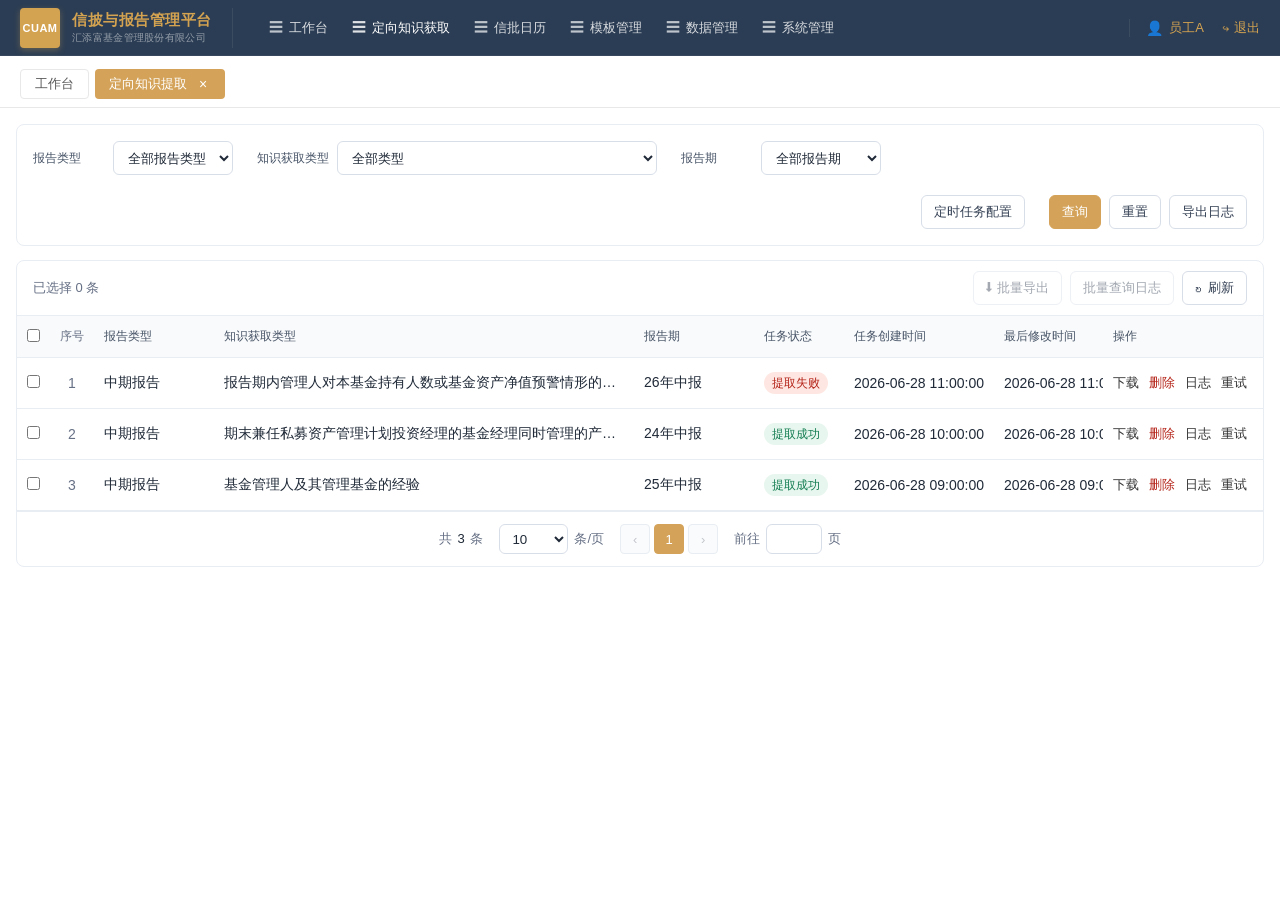
==== index.html @ a7765687 "feat: 重构待办功能为定向知识获取应用，更新文档与资源文件" ====
<!DOCTYPE html>
<html lang="zh-CN">
<head>
  <meta charset="UTF-8">
  <meta name="viewport" content="width=device-width, initial-scale=1.0">
  <title>信披-定向知识获取</title>
  <link rel="stylesheet" href="./css/component.css">
  <link rel="stylesheet" href="./css/style.css">
</head>
<body>

  <!-- ============================================================
       A. 顶部导航
       ============================================================ -->
  <header class="top-nav-bar">
    <nav class="top-nav">
      <div class="nav-logo">
        <div class="nav-logo-icon">CUAM</div>
        <div class="nav-logo-text">
          <span class="main-title">信披与报告管理平台</span>
          <span class="sub-title">汇添富基金管理股份有限公司</span>
        </div>
      </div>

      <ul class="nav-menu">
        <li class="nav-menu-item">
          <span class="menu-icon">☰</span>工作台
        </li>
        <li class="nav-menu-item active">
          <span class="menu-icon">☰</span>定向知识获取
        </li>
        <li class="nav-menu-item">
          <span class="menu-icon">☰</span>信批日历
        </li>
        <li class="nav-menu-item">
          <span class="menu-icon">☰</span>模板管理
        </li>
        <li class="nav-menu-item">
          <span class="menu-icon">☰</span>数据管理
        </li>
        <li class="nav-menu-item">
          <span class="menu-icon">☰</span>系统管理
        </li>
      </ul>

      <div class="nav-actions">
        <div class="user-info">
          <span class="user-icon">👤</span>
          员工A
        </div>
        <div class="action-btn">
          <span class="action-icon">↪</span>
          退出
        </div>
      </div>
    </nav>
  </header>

  <!-- ============================================================
       B. 系统标签栏
       ============================================================ -->
  <div class="system-tabs-bar" id="tabBar">
    <div class="breadcrumb-trail" aria-label="位置">工作台</div>
    <div class="dynamic-tab-item active" data-tab="extract">
      <span class="tab-title">定向知识提取</span>
      <span class="tab-close-icon" title="关闭标签" role="button" aria-label="关闭">×</span>
    </div>
  </div>

  <!-- ============================================================
       C. 业务主体
       ============================================================ -->
  <main class="page-body">

    <!-- C.1 筛选区 + 正在执行任务面板 -->
    <div class="filter-section">
      <!-- 正在执行任务面板 -->
      <aside class="task-panel" id="taskPanel" aria-live="polite">
        <div class="task-panel-header">
          <span class="task-panel-dot"></span>
          <span class="task-panel-title">正在执行任务</span>
        </div>
        <div class="task-panel-body">
          <div class="task-panel-main">
            <div class="task-panel-info">
              <div class="task-panel-row">
                <span class="task-panel-label">报告类型</span>
                <span class="task-panel-value" id="taskReportType">--</span>
              </div>
              <div class="task-panel-row">
                <span class="task-panel-label">知识获取类型</span>
                <span class="task-panel-value">AI信息提取</span>
              </div>
              <div class="task-panel-row">
                <span class="task-panel-label">报告期</span>
                <span class="task-panel-value" id="taskReportPeriod">--</span>
              </div>
            </div>
            <div class="task-panel-progress">
              <div class="task-panel-progress-meta">
                <span>公告 <strong id="taskProcessed">0</strong> / <span id="taskTotal">0</span></span>
                <span class="task-panel-percent" id="taskPercent">0%</span>
              </div>
              <div class="task-panel-progress-bar">
                <div class="task-panel-progress-fill" id="taskProgressFill"></div>
              </div>
              <div class="task-panel-progress-meta">
                <span>已用 <span id="taskElapsed">0分00秒</span></span>
                <span>剩余 <span id="taskRemaining">计算中</span></span>
              </div>
            </div>
            <div class="task-panel-queue">
              排队：<strong id="taskQueueCount">2</strong>
            </div>
          </div>
          <div class="task-panel-actions">
            <button class="btn" id="taskDetailBtn">查看详情</button>
            <button class="btn" id="taskCancelBtn">取消任务</button>
          </div>
        </div>
      </aside>

      <section class="panel filters">
        <div class="filter-grid filter-grid--simple">
          <div class="field">
            <label for="reportType">报告类型</label>
            <select id="reportType" class="control filter-select">
              <option value="">全部报告类型</option>
              <option value="quarterly">季度报告</option>
              <option value="semiAnnual">中期报告</option>
              <option value="annual">年度报告</option>
            </select>
          </div>
          <div class="field knowledge-type-field">
            <label for="knowledgeType">知识获取类型</label>
            <select id="knowledgeType" class="control filter-select filter-select--wide">
              <option value="">全部类型</option>
              <option value="1">基金管理人及其管理基金的经验</option>
              <option value="2">期末兼任私募资产管理计划投资经理的基金经理同时管理的产品情况</option>
              <option value="3">报告期内管理人对本基金持有人数或基金资产净值预警情形的说明</option>
              <option value="4">盈利投资者数量占比</option>
              <option value="5">基金管理人、基金托管人的专门基金托管部门的重大人事变动</option>
              <option value="6">涉及基金管理人、基金财产、基金托管业务的诉讼</option>
              <option value="7">管理人受调查或处罚等情况</option>
              <option value="8">管理人相关从业人员受调查或处罚等情况</option>
              <option value="9">托管人受调查或处罚等情况</option>
              <option value="10">托管人相关从业人员受调查或处罚等情况</option>
            </select>
          </div>
          <div class="field report-period-field">
            <label for="reportPeriod">报告期</label>
            <select id="reportPeriod" class="control filter-select">
              <option value="">全部报告期</option>
            </select>
          </div>
          <div class="btn-row">
            <button class="btn schedule-btn" id="scheduleBtn">定时任务配置</button>
            <button class="btn primary" id="searchBtn">查询</button>
            <button class="btn" id="resetBtn">重置</button>
            <button class="btn" id="exportLogBtn">导出日志</button>
          </div>
        </div>
      </section>
    </div>

    <!-- C.2 列表区 -->
    <section class="panel">
      <div class="table-toolbar">
        <div class="selection-info" id="selectionInfo">已选择 0 条</div>
        <div class="btn-row">
          <button class="btn" id="batchExportBtn" disabled>⬇ 批量导出</button>
          <button class="btn" id="batchLogBtn" disabled>批量查询日志</button>
          <button class="btn btn-refresh" id="refreshBtn" title="刷新列表"><span class="refresh-icon">↻</span> 刷新</button>
        </div>
      </div>

      <div class="table-wrap">
        <table>
          <thead>
            <tr>
              <th class="check-col"><input id="checkAll" aria-label="全选" type="checkbox"></th>
              <th class="col-index">序号</th>
              <th class="type-col">报告类型</th>
              <th class="knowledge-col">知识获取类型</th>
              <th class="period-col">报告期</th>
              <th class="status-col">任务状态</th>
              <th class="time-col">任务创建时间</th>
              <th class="time-col">最后修改时间</th>
              <th class="operator-col">操作人</th>
              <th class="sticky-right">操作</th>
            </tr>
          </thead>
          <tbody id="resultRows">
            <!-- 由 js/app.js 根据 js/data.js 动态渲染 -->
          </tbody>
        </table>
        <div class="empty" id="emptyState" hidden>暂无符合条件的提取结果</div>
      </div>

      <!-- 分页组件 -->
      <div class="pagination-container" id="pagination">
        <div class="pagination-info">
          共 <span class="pagination-total" id="paginationTotal">1</span> 条
        </div>

        <div class="pagination-size">
          <select class="control pagination-size-select" id="pageSizeSelect">
            <option value="5">5</option>
            <option value="10" selected>10</option>
            <option value="20">20</option>
            <option value="50">50</option>
          </select>
          <span class="pagination-size-suffix">条/页</span>
        </div>

        <div class="pagination-nav" id="paginationNav">
          <button class="page-btn page-btn-prev" data-page="prev" title="上一页" disabled>‹</button>
          <button class="page-btn active" data-page="1">1</button>
          <button class="page-btn page-btn-next" data-page="next" title="下一页" disabled>›</button>
        </div>

        <div class="pagination-jump">
          前往
          <input type="number" class="control pagination-jump-input" id="jumpInput" min="1">
          页
        </div>
      </div>
    </section>

  </main>

  <!-- ============================================================
       D. Modal / Toast 浮层
       ============================================================ -->
  <div class="modal-mask" id="confirmMask">
    <div aria-modal="true" aria-labelledby="confirmTitle" class="modal" role="dialog">
      <h2 id="confirmTitle">确认删除</h2>
      <p id="confirmText">确定要删除选中的记录吗？</p>
      <div class="modal-actions">
        <button class="btn" id="cancelConfirm">取消</button>
        <button class="btn danger" id="okConfirm">确认删除</button>
      </div>
    </div>
  </div>

  <div class="modal-mask" id="logModalMask">
    <div aria-modal="true" aria-labelledby="logModalTitle" class="modal log-modal" role="dialog">
      <div class="log-modal-header">
        <h2 id="logModalTitle">操作日志</h2>
        <button class="btn icon-btn" id="closeLogModalX" title="关闭">×</button>
      </div>
      <div class="log-modal-body">
        <table class="log-modal-table">
          <thead>
            <tr>
              <th>操作时间</th>
              <th>操作人</th>
              <th>操作类型</th>
              <th>任务状态</th>
            </tr>
          </thead>
          <tbody id="logModalBody"></tbody>
        </table>
      </div>
      <div class="log-modal-footer">
        <button class="btn" id="closeLogModalBtn">关闭</button>
      </div>
    </div>
  </div>

  <div class="modal-mask" id="batchLogModalMask">
    <div aria-modal="true" aria-labelledby="batchLogModalTitle" class="modal batch-log-modal" role="dialog">
      <div class="log-modal-header">
        <h2 id="batchLogModalTitle">批量查询日志</h2>
        <button class="btn icon-btn" id="closeBatchLogModalX" title="关闭">×</button>
      </div>
      <div class="log-modal-body">
        <table class="log-modal-table batch-log-table">
          <thead>
            <tr>
              <th>序号</th>
              <th>报告类型</th>
              <th>知识获取类型</th>
              <th>报告期</th>
              <th>操作人</th>
              <th>操作时间</th>
              <th>操作类型</th>
            </tr>
          </thead>
          <tbody id="batchLogModalBody"></tbody>
        </table>
      </div>
      <div class="log-modal-footer">
        <button class="btn" id="closeBatchLogModalBtn">关闭</button>
      </div>
    </div>
  </div>

  <div class="modal-mask" id="scheduleModalMask">
    <div aria-modal="true" aria-labelledby="scheduleModalTitle" class="modal schedule-modal" role="dialog">
      <div class="log-modal-header">
        <h2 id="scheduleModalTitle">定时任务配置</h2>
        <button class="btn icon-btn" id="closeScheduleModalX" title="关闭">×</button>
      </div>
      <div class="log-modal-body">
        <table class="log-modal-table schedule-table">
          <thead>
            <tr>
              <th>报告类型</th>
              <th>报告期</th>
              <th>是否执行</th>
              <th>执行时间</th>
            </tr>
          </thead>
          <tbody id="scheduleModalBody"></tbody>
        </table>
      </div>
      <div class="log-modal-footer">
        <button class="btn" id="cancelScheduleBtn">取消</button>
        <button class="btn primary" id="saveScheduleBtn">保存</button>
      </div>
    </div>
  </div>

  <div class="toast" id="toast"></div>

  <script src="./js/data.js"></script>
  <script src="./js/app.js"></script>
</body>
</html>
---- css/component.css ----
/* ============================================================
   公共组件样式 (component.css)
   包含：CSS Reset、变量、顶栏、系统标签栏、按钮、表单控件、
         Tag、分页、弹窗/Toast、日志抽屉、日期范围选择器
   ============================================================ */

/* ============================================================
   一、CSS Reset & Base
   ============================================================ */
*, *::before, *::after { box-sizing: border-box; margin: 0; padding: 0; }
html { font-size: 14px; }
body {
  font-family: "Microsoft YaHei", "PingFang SC", "Helvetica Neue", Arial, sans-serif;
  background: #ffffff;
  color: #333;
  min-height: 100vh;
}
a { text-decoration: none; color: inherit; }
ul { list-style: none; }

/* ============================================================
   二、CSS Variables
      ① 顶栏/标签栏沿用主系统色 (硬编码为主)
      ② 业务主体新增 biz- 前缀变量(避免与顶栏 --primary 冲突)
   ============================================================ */
:root {
  /* 顶栏/标签栏主色(沿用主系统) */
  --primary: #f5a623;
  --primary-dark: #e8941a;
  --primary-light: #fff8ed;
  --bg-nav: #1a2a4a;
  --bg-nav-hover: #243556;
  --text-nav: #c8d4e8;
  --border: #e4e8f0;
  --shadow: 0 2px 12px rgba(0, 0, 0, 0.08);
  --radius: 8px;
  --radius-sm: 4px;

  /* 业务主体色板(biz- 前缀,与顶栏主题色隔离) */
  --biz-bg: #f6f7f9;
  --biz-panel: #ffffff;
  --biz-text: #1f2937;
  --biz-muted: #667085;
  --biz-line: #d8dee8;
  --biz-soft-line: #e8edf3;
  --biz-primary: #d4a359;            /* 金黄主题主色 */
  --biz-primary-weak: #f7eede;       /* 金黄主题弱底色 */
  --biz-primary-hover: #c19648;
  --biz-green: #147d52;
  --biz-green-weak: #e7f6ee;
  --biz-amber: #a16207;
  --biz-amber-weak: #fff4d6;
  --biz-red: #b42318;
  --biz-red-weak: #fee7e2;
  --biz-cyan: #08758f;
  --biz-cyan-weak: #e4f6fb;
  --biz-gray-weak: #eef2f6;
  --biz-shadow: 0 18px 48px rgba(15, 23, 42, .16);
  --biz-radius: 8px;
}

/* ============================================================
   三、TOP NAVIGATION (深蓝顶栏 + 毛玻璃吸顶)
   ============================================================ */
.top-nav-bar {
  position: sticky;
  top: 0;
  z-index: 1000;
}
.top-nav {
  display: flex;
  align-items: center;
  background: #2b3d54;
  height: 56px;
  padding: 0 20px;
  position: relative;
  left: 0;
  right: 0;
  width: 100%;
  z-index: 1000;
  border-bottom: 1px solid rgba(255, 255, 255, 0.06);
  transition: box-shadow 0.25s ease, background-color 0.25s ease,
              backdrop-filter 0.25s ease, -webkit-backdrop-filter 0.25s ease,
              border-color 0.25s ease;
}
.top-nav.is-scrolled {
  background: rgba(43, 61, 84, 0.86);
  -webkit-backdrop-filter: saturate(160%) blur(10px);
  backdrop-filter: saturate(160%) blur(10px);
  box-shadow: 0 4px 16px rgba(0, 0, 0, 0.18), 0 1px 0 rgba(255, 255, 255, 0.04) inset;
  border-bottom-color: rgba(255, 255, 255, 0.1);
}
@supports not ((backdrop-filter: blur(1px)) or (-webkit-backdrop-filter: blur(1px))) {
  .top-nav.is-scrolled { background: #243549; }
}
.nav-logo {
  display: flex;
  align-items: center;
  gap: 12px;
  padding-right: 20px;
  margin-right: 12px;
  border-right: 1px solid rgba(255, 255, 255, 0.08);
}
.nav-logo-icon {
  width: 40px;
  height: 40px;
  background: #d4a351;
  border-radius: 4px;
  display: flex;
  align-items: center;
  justify-content: center;
  font-size: 11px;
  font-weight: 700;
  color: #fff;
  letter-spacing: 0.5px;
  box-shadow: 0 2px 6px rgba(212, 163, 81, 0.35);
}
.nav-logo-text {
  display: flex;
  flex-direction: column;
  gap: 3px;
}
.nav-logo-text .main-title {
  font-size: 15px;
  font-weight: 600;
  color: #d4a351;
  line-height: 1.2;
  letter-spacing: 0.5px;
}
.nav-logo-text .sub-title {
  font-size: 10px;
  color: rgba(255, 255, 255, 0.5);
  line-height: 1.2;
  letter-spacing: 0.3px;
}
.nav-menu {
  display: flex;
  align-items: center;
  flex: 1;
  min-width: 0;
  padding: 0 12px;
  gap: 0;
  overflow-x: auto;
  scroll-behavior: smooth;
  scrollbar-width: none;
  -ms-overflow-style: none;
}
.nav-menu::-webkit-scrollbar { display: none; }
.nav-menu-item {
  display: flex;
  align-items: center;
  gap: 6px;
  padding: 8px 12px;
  color: rgba(255, 255, 255, 0.82);
  font-size: 13px;
  white-space: nowrap;
  cursor: pointer;
  transition: color 0.2s;
  position: relative;
  flex-shrink: 0;
  text-decoration: none;
  border-bottom: none;
}
.nav-menu-item .menu-icon { font-size: 14px; opacity: 0.85; }
.nav-menu-item:hover { color: #fff; }
.nav-menu-item.active { color: #fff; }
.nav-actions {
  display: flex;
  align-items: center;
  gap: 18px;
  padding-left: 16px;
  border-left: 1px solid rgba(255, 255, 255, 0.08);
}
.user-info {
  display: flex;
  align-items: center;
  gap: 6px;
  color: #d4a351;
  font-size: 13px;
  cursor: default;
  transition: color 0.2s;
}
.user-info:hover { color: #fff; }
.user-info .user-icon { font-size: 14px; }
.action-btn {
  display: flex;
  align-items: center;
  gap: 5px;
  color: #d4a351;
  font-size: 13px;
  cursor: pointer;
  padding: 0;
  transition: color 0.2s;
}
.action-btn:hover { color: #fff; }
.action-btn .action-icon { font-size: 14px; }

/* ============================================================
   四、SYSTEM TABS BAR (顶栏下方: 面包屑 + 动态页签)
   ============================================================ */
.system-tabs-bar {
  position: sticky;
  top: 56px;
  z-index: 999;
  display: flex;
  align-items: flex-end;
  gap: 0;
  padding: 12px 20px 0 20px;
  background: #ffffff;
  border-bottom: 1px solid #e8e8e8;
  height: 52px;
  box-sizing: border-box;
}
.breadcrumb-trail {
  display: inline-flex;
  align-items: center;
  justify-content: center;
  height: 30px;
  margin-bottom: 8px;
  padding: 0 14px;
  background: #ffffff;
  border: 1px solid #e8e8e8;
  border-radius: 4px;
  color: #595959;
  font-size: 13px;
  user-select: none;
  cursor: default;
  margin-right: 6px;
}
.dynamic-tab-item {
  display: inline-flex;
  align-items: center;
  height: 30px;
  margin-bottom: 8px;
  padding: 0 14px;
  background: #ffffff;
  border: 1px solid #e8e8e8;
  border-radius: 4px;
  color: #595959;
  font-size: 13px;
  cursor: pointer;
  user-select: none;
  max-width: 220px;
  transition: color 0.2s, background-color 0.2s;
}
.dynamic-tab-item:hover { color: #1a2a4a; }
.dynamic-tab-item .tab-title {
  overflow: hidden;
  text-overflow: ellipsis;
  white-space: nowrap;
}
.dynamic-tab-item.active {
  background-color: #d4a359 !important;
  color: #ffffff !important;
  border: none !important;
  font-weight: normal !important;
}
.dynamic-tab-item.active:hover { color: #ffffff !important; }
.tab-close-icon {
  display: inline-flex;
  align-items: center;
  justify-content: center;
  width: 16px;
  height: 16px;
  margin-left: 8px;
  border-radius: 50%;
  color: rgba(0, 0, 0, 0.45);
  font-size: 14px;
  line-height: 1;
  transition: color 0.15s, background 0.15s;
  flex-shrink: 0;
}
.tab-close-icon:hover { color: #ff4d4f; }
.tab-close-icon:active { color: #cf1322; }
.dynamic-tab-item.active .tab-close-icon { color: #ffffff; }
.dynamic-tab-item.active .tab-close-icon:hover { color: #fff5e6; }
.dynamic-tab-item.active .tab-close-icon:active { color: #ffd591; }
.system-tabs-bar.is-scrolled {
  background: rgba(255, 255, 255, 0.86);
  -webkit-backdrop-filter: saturate(160%) blur(10px);
  backdrop-filter: saturate(160%) blur(10px);
  box-shadow: 0 2px 8px rgba(0, 0, 0, 0.06);
}

/* ============================================================
   五、Buttons
   ============================================================ */
.btn {
  min-height: 34px;
  border: 1px solid var(--biz-line);
  background: #fff;
  color: #344054;
  border-radius: 6px;
  padding: 0 12px;
  display: inline-flex;
  align-items: center;
  justify-content: center;
  gap: 6px;
  white-space: nowrap;
  font-weight: 400;
  transition: border-color .15s, background-color .15s, color .15s;
}
.btn:hover {
  border-color: var(--biz-primary);
  color: var(--biz-primary);
}
.btn.primary {
  background: var(--biz-primary);
  border-color: var(--biz-primary);
  color: #fff;
}
.btn.primary:hover {
  background: var(--biz-primary-hover);
  border-color: var(--biz-primary-hover);
  color: #fff;
}
.btn.danger {
  color: var(--biz-red);
  border-color: #f5b5ae;
  background: #fff;
}
.btn.danger:hover {
  background: var(--biz-red-weak);
  color: var(--biz-red);
  border-color: var(--biz-red);
}
.btn.ghost {
  border-color: transparent;
  background: transparent;
}
.btn:disabled {
  cursor: not-allowed;
  opacity: .45;
}
.btn:disabled:hover {
  border-color: var(--biz-line);
  color: #344054;
  background: #fff;
}
.icon-btn {
  width: 32px;
  height: 32px;
  padding: 0;
  border-radius: 6px;
}

/* 刷新按钮 */
.btn-refresh .refresh-icon {
  display: inline-block;
  transition: transform .35s ease, color .15s ease;
}
.btn-refresh:hover .refresh-icon {
  transform: rotate(180deg);
  color: var(--biz-primary);
}

/* 行内文字按钮 */
.link-btn {
  border: 0;
  background: transparent;
  color: #333;
  padding: 4px 0;
  font-size: 13px;
  font-weight: 400;
  transition: color .2s ease;
}
.link-btn:hover { color: var(--biz-primary-hover); text-decoration: none; }
.link-btn.danger { color: var(--biz-red); }
.link-btn.danger:hover { color: #8a1812; }
.link-btn:disabled,
.link-btn[disabled] {
  color: #c0c4cc;
  cursor: not-allowed;
}
.link-btn:disabled:hover,
.link-btn[disabled]:hover { color: #c0c4cc; }

/* ============================================================
   六、Form Controls
   ============================================================ */
.control {
  width: 100%;
  height: 34px;
  border: 1px solid var(--biz-line);
  border-radius: 6px;
  padding: 0 10px;
  background: #fff;
  color: var(--biz-text);
  outline: none;
  font-weight: 400;
}
.control:focus {
  border-color: var(--biz-primary);
  box-shadow: 0 0 0 3px rgba(212, 163, 89, .12);
}
.field {
  display: flex;
  align-items: center;
  gap: 8px;
  min-width: 0;
}
.field label {
  display: inline-block;
  color: #475467;
  margin-bottom: 0;
  font-size: 12px;
  font-weight: 400;
  white-space: nowrap;
  flex-shrink: 0;
}

/* 日期范围一体化组件 */
.date-range-picker-input {
  display: flex;
  flex-wrap: nowrap;
  align-items: center;
  flex: 1;
  min-width: 0;
  height: 34px;
  border: 1px solid var(--biz-line);
  border-radius: 6px;
  background: #fff;
  padding: 0 10px;
  gap: 6px;
  transition: border-color .15s, box-shadow .15s;
}
.date-range-picker-input:focus-within {
  border-color: var(--biz-primary);
  box-shadow: 0 0 0 3px rgba(212, 163, 89, .12);
}
.date-range-picker-input input[type="date"] {
  border: none;
  outline: none;
  background: transparent;
  color: var(--biz-text);
  font-size: 13px;
  min-width: 100px;
  flex: 1;
  width: auto;
  padding: 0;
}
.date-range-picker-input input[type="date"]::-webkit-calendar-picker-indicator {
  opacity: .5;
  cursor: pointer;
}
.range-separator {
  color: var(--biz-muted);
  font-size: 12px;
  flex-shrink: 0;
  margin: 0 4px;
  user-select: none;
}

/* 下拉弹框 */
.btn-row-dropdown {
  position: relative;
  display: inline-flex;
  align-items: center;
  gap: 8px;
}
.btn-row-dropdown-title {
  font-size: 14px;
  color: #6b7280;
  white-space: nowrap;
}
.btn-row-dropdown-trigger {
  appearance: none;
  display: inline-flex;
  align-items: center;
  gap: 6px;
  height: 34px;
  padding: 0 10px;
  border: 1px solid var(--biz-line);
  border-radius: 6px;
  background: #fff;
  color: #344054;
  font-size: 14px;
  line-height: 1;
  cursor: pointer;
  white-space: nowrap;
  font-weight: 400;
  transition: border-color .15s, color .15s;
}
.btn-row-dropdown-trigger:hover {
  border-color: var(--biz-primary);
  color: var(--biz-primary);
}
.btn-row-dropdown.is-open .btn-row-dropdown-trigger {
  border-color: var(--biz-primary);
  color: var(--biz-primary);
}
.btn-row-dropdown-caret {
  width: 7px;
  height: 7px;
  border-right: 1.5px solid currentColor;
  border-bottom: 1.5px solid currentColor;
  transform: rotate(45deg);
  transition: transform .15s;
  margin-top: -2px;
}
.btn-row-dropdown.is-open .btn-row-dropdown-caret {
  transform: rotate(-135deg);
  margin-top: 3px;
}
.btn-row-dropdown-menu {
  position: fixed;
  min-width: 180px;
  padding: 4px 0;
  background: #fff;
  border: 1px solid #e5e7eb;
  border-radius: 8px;
  box-shadow: 0 6px 16px rgba(0, 0, 0, 0.08);
  display: none;
  z-index: 9999;
}
.btn-row-dropdown.is-open .btn-row-dropdown-menu { display: block; }
.btn-row-dropdown-option {
  display: flex;
  align-items: center;
  justify-content: space-between;
  gap: 8px;
  padding: 8px 12px;
  font-size: 13px;
  color: #333;
  cursor: pointer;
  line-height: 1.4;
  transition: background-color .12s, color .12s;
}
.btn-row-dropdown-option:hover { background: #f5f7fa; }
.btn-row-dropdown-option.active {
  color: var(--biz-primary);
  font-weight: 600;
}
.btn-row-dropdown-option.active::after {
  content: '✓';
  font-size: 12px;
  color: var(--biz-primary);
}

/* ============================================================
   七、Tag 彩色徽标
   ============================================================ */
.tag {
  display: inline-flex;
  align-items: center;
  justify-content: center;
  min-height: 22px;
  padding: 2px 8px;
  border-radius: 999px;
  font-size: 12px;
  line-height: 1.2;
  white-space: nowrap;
  font-weight: 400;
}
.tag.gold {
  background: var(--biz-primary-weak);
  color: var(--biz-primary);
}
.tag.green {
  background: var(--biz-green-weak);
  color: var(--biz-green);
}
.tag.amber {
  background: var(--biz-amber-weak);
  color: var(--biz-amber);
}
.tag.red {
  background: var(--biz-red-weak);
  color: var(--biz-red);
}
.tag.cyan {
  background: var(--biz-cyan-weak);
  color: var(--biz-cyan);
}
.tag.gray {
  background: var(--biz-gray-weak);
  color: #475467;
}
.tag.blue {
  background: #e8f1ff;
  color: #1769e0;
}
.tag-list {
  display: flex;
  flex-wrap: wrap;
  gap: 6px;
}

/* ============================================================
   八、Pagination 分页组件
   ============================================================ */
.pagination-container {
  display: flex;
  align-items: center;
  justify-content: center;
  gap: 16px;
  padding: 12px 16px;
  border-top: 1px solid var(--biz-soft-line);
  font-size: 13px;
  color: var(--biz-text);
  flex-wrap: wrap;
}
.pagination-info { color: var(--biz-muted); }
.pagination-total { font-weight: 500; color: var(--biz-text); padding: 0 2px; }

.pagination-size { display: flex; align-items: center; gap: 6px; }
.pagination-size-select {
  width: auto;
  min-width: 64px;
  height: 30px;
  padding: 0 24px 0 8px;
}
.pagination-size-suffix { color: var(--biz-muted); }

.pagination-nav { display: flex; align-items: center; gap: 4px; }
.page-btn {
  min-width: 30px;
  height: 30px;
  padding: 0 8px;
  border: 1px solid var(--biz-line);
  background: #fff;
  color: var(--biz-text);
  border-radius: 4px;
  font-size: 13px;
  cursor: pointer;
  transition: border-color .15s, color .15s, background-color .15s;
}
.page-btn:hover:not(:disabled):not(.active) {
  border-color: var(--biz-primary);
  color: var(--biz-primary);
}
.page-btn.active {
  background: var(--biz-primary);
  border-color: var(--biz-primary);
  color: #fff;
  cursor: default;
}
.page-btn:disabled {
  color: #c0c4cc;
  border-color: var(--biz-soft-line);
  background: #fafbfc;
  cursor: not-allowed;
}
.page-btn-ellipsis {
  border: 0; background: transparent; cursor: default; color: var(--biz-muted);
  padding: 0 4px; min-width: 24px;
}

.pagination-jump { display: flex; align-items: center; gap: 6px; color: var(--biz-muted); }
.pagination-jump-input {
  width: 56px;
  height: 30px;
  text-align: center;
}

/* ============================================================
   九、Modal / Toast (确认弹窗 + 轻提示)
   ============================================================ */
.modal-mask {
  position: fixed;
  inset: 0;
  background: rgba(15, 23, 42, .38);
  display: none;
  place-items: center;
  z-index: 1600;
  padding: 20px;
}
.modal-mask.open { display: grid; }
.modal {
  width: min(420px, 100%);
  background: #fff;
  border-radius: var(--biz-radius);
  box-shadow: var(--biz-shadow);
  padding: 20px;
}
.modal h2 {
  margin: 0 0 8px;
  font-size: 18px;
  font-weight: 500;
  color: var(--biz-text);
}
.modal p {
  margin: 0 0 18px;
  color: var(--biz-muted);
  line-height: 1.6;
}
.modal-actions {
  display: flex;
  justify-content: flex-end;
  gap: 8px;
}
.toast {
  position: fixed;
  left: 50%;
  bottom: 26px;
  transform: translateX(-50%);
  background: #2b3d54;
  color: #fff;
  padding: 10px 14px;
  border-radius: 6px;
  box-shadow: var(--biz-shadow);
  opacity: 0;
  pointer-events: none;
  transition: opacity .18s ease, transform .18s ease;
  z-index: 1700;
  font-size: 13px;
}
.toast.show {
  opacity: 1;
  transform: translateX(-50%) translateY(-4px);
}

/* ============================================================
   十、Log Drawer 日志抽屉
   ============================================================ */
.log-drawer-mask {
  position: fixed;
  inset: 0;
  background: rgba(15, 23, 42, .42);
  display: none;
  justify-content: center;
  align-items: center;
  z-index: 1502;
  padding: 32px 20px;
}
.log-drawer-mask.open { display: flex; }
.log-drawer {
  position: relative;
  z-index: 1;
  width: 680px;
  max-width: calc(100vw - 40px);
  max-height: calc(100vh - 64px);
  background: #fff;
  box-shadow: 0 4px 32px rgba(15, 23, 42, .18), 0 0 0 1px rgba(0, 0, 0, .04);
  border-radius: var(--biz-radius);
  display: flex;
  flex-direction: column;
  overflow: hidden;
  opacity: 0;
  transform: translateY(12px) scale(.98);
  transition: opacity .2s ease, transform .2s ease;
}
.log-drawer.open {
  opacity: 1;
  transform: translateY(0) scale(1);
}
.log-drawer-header {
  padding: 22px 24px 14px 24px;
  display: flex;
  align-items: flex-start;
  justify-content: space-between;
  gap: 16px;
  flex-shrink: 0;
}
.log-drawer-title-row {
  display: flex;
  align-items: center;
  gap: 10px;
}
.log-drawer-title {
  margin: 0;
  font-size: 17px;
  line-height: 1.35;
  font-weight: 500;
  color: #1f2d3d;
}
.log-drawer-body {
  flex: 1;
  overflow: auto;
  padding: 0 24px 20px 24px;
  display: flex;
  flex-direction: column;
  gap: 0;
  min-height: 0;
}
.log-section {
  flex-shrink: 0;
  margin-bottom: 16px;
}
.log-section--grow {
  flex: 1;
  display: flex;
  flex-direction: column;
  min-height: 0;
  margin-bottom: 0;
}
.log-table-wrap {
  flex: 1;
  overflow-y: auto;
  overflow-x: hidden;
  min-height: 0;
  border: 1px solid #edf2fc;
  border-radius: 6px;
}
.log-table {
  width: 100%;
  min-width: 0;
  table-layout: fixed;
  border-collapse: collapse;
  font-size: 13px;
}
.log-table th {
  position: sticky;
  top: 0;
  background: #f5f7fa;
  color: #7a8499;
  font-size: 12px;
  font-weight: 500;
  padding: 8px 14px;
  text-align: left;
  white-space: nowrap;
  border-bottom: 1px solid #edf2fc;
  z-index: 1;
}
.log-table td {
  padding: 8px 14px;
  border-bottom: 1px solid #edf2fc;
  color: #1f2d3d;
  font-weight: 400;
  white-space: nowrap;
  vertical-align: middle;
}
.log-table tbody tr:hover td { background: #fafbfd; }
.log-table tbody tr:last-child td { border-bottom: none; }
.log-table th:last-child,
.log-table .log-type-cell { text-align: center; }
.log-table .tag {
  display: inline-flex !important;
  visibility: visible !important;
}
.log-table td .tag.gold   { background: #f7eede; color: #d4a359; }
.log-table td .tag.green  { background: #e7f6ee; color: #147d52; }
.log-table td .tag.cyan   { background: #e4f6fb; color: #08758f; }
.log-table td .tag.red    { background: #fee7e2; color: #b42318; }
.log-table td .tag.gray   { background: #eef2f6; color: #475467; }
.log-drawer-footer {
  padding: 12px 24px;
  border-top: 1px solid #edf2fc;
  display: flex;
  justify-content: flex-end;
  gap: 12px;
  flex-shrink: 0;
}
---- css/style.css ----
/* ============================================================
   页面业务样式 (style.css)
   包含：页面主体布局、筛选区、表格区、工具栏、行操作等
   ============================================================ */

/* ============================================================
   一、MAIN CONTENT BODY (留白正文容器)
   ============================================================ */
.page-body {
  min-height: calc(100vh - 56px - 52px);
  background: #ffffff;
  padding: 16px;
}

/* ============================================================
   二、Panel / Filters 筛选区
   ============================================================ */
.panel {
  background: var(--biz-panel);
  border: 1px solid var(--biz-soft-line);
  border-radius: var(--biz-radius);
  margin-bottom: 14px;
}
.task-panel {
  display: none;
  width: 280px;
  flex-shrink: 0;
  background: #fff;
  border-radius: 8px;
  box-shadow: 0 2px 12px rgba(0, 0, 0, 0.08);
  border: 1px solid var(--biz-soft-line);
  padding: 14px;
  box-sizing: border-box;
}
.task-panel.is-visible {
  display: block;
}
.task-panel-header {
  display: flex;
  align-items: center;
  gap: 8px;
  margin-bottom: 12px;
}
.task-panel-dot {
  width: 8px;
  height: 8px;
  border-radius: 50%;
  background: #1769e0;
  box-shadow: 0 0 0 4px rgba(23, 105, 224, 0.12);
  animation: task-dot-pulse 1.5s infinite;
}
@keyframes task-dot-pulse {
  0% { box-shadow: 0 0 0 0 rgba(23, 105, 224, 0.25); }
  70% { box-shadow: 0 0 0 8px rgba(23, 105, 224, 0); }
  100% { box-shadow: 0 0 0 0 rgba(23, 105, 224, 0); }
}
.task-panel-title {
  font-size: 14px;
  font-weight: 500;
  color: var(--biz-text);
}
.task-panel-body {
  display: flex;
  gap: 12px;
}
.task-panel-main {
  flex: 1;
  min-width: 0;
}
.task-panel-info {
  display: flex;
  flex-direction: column;
  gap: 8px;
  padding-bottom: 10px;
  border-bottom: 1px solid var(--biz-soft-line);
  margin-bottom: 10px;
}
.task-panel-row {
  display: flex;
  justify-content: space-between;
  gap: 8px;
  font-size: 12px;
}
.task-panel-label {
  color: var(--biz-muted);
  flex-shrink: 0;
}
.task-panel-value {
  color: var(--biz-text);
  text-align: right;
  overflow: hidden;
  text-overflow: ellipsis;
  white-space: nowrap;
}
.task-panel-progress {
  margin-bottom: 10px;
}
.task-panel-progress-meta {
  display: flex;
  justify-content: space-between;
  align-items: center;
  font-size: 12px;
  color: var(--biz-muted);
  margin-bottom: 6px;
}
.task-panel-percent {
  font-size: 14px;
  font-weight: 600;
  color: var(--biz-primary);
}
.task-panel-progress-bar {
  height: 6px;
  background: var(--biz-gray-weak);
  border-radius: 3px;
  overflow: hidden;
  margin-bottom: 6px;
}
.task-panel-progress-fill {
  height: 100%;
  width: 0%;
  background: var(--biz-primary);
  border-radius: 3px;
  transition: width 0.2s linear;
}
.task-panel-queue {
  font-size: 12px;
  color: var(--biz-muted);
}
.task-panel-actions {
  display: flex;
  flex-direction: column;
  gap: 8px;
  flex-shrink: 0;
  justify-content: flex-start;
}
.task-panel-actions .btn {
  padding: 0 8px;
  min-height: 28px;
  font-size: 12px;
  white-space: nowrap;
}

.filters {
  padding: 16px;
  flex: 1;
  min-width: 0;
  margin-bottom: 0;
}

.filter-section {
  display: flex;
  gap: 16px;
  align-items: flex-start;
  margin-bottom: 14px;
}

.filter-grid {
  display: grid;
  grid-template-columns: 1fr 1fr 1fr;
  gap: 12px 16px;
  align-items: center;
}
.filter-grid > * {
  min-width: 0;
  overflow: hidden;
}
.filter-grid--simple {
  display: flex;
  flex-wrap: wrap;
  gap: 12px 24px;
  align-items: center;
}
.filter-grid--simple > * {
  min-width: auto;
  overflow: visible;
}
.filter-grid--simple .field {
  display: inline-flex;
  flex: 0 0 auto;
  max-width: none;
  min-width: 0;
  overflow: visible;
  gap: 0;
}
.filter-grid--simple .field label {
  width: auto;
  margin-right: 8px;
  text-align: left;
  flex-shrink: 0;
}
.filter-grid--simple select.filter-select {
  max-width: 320px;
  width: auto;
  min-width: 120px;
}
.filter-grid--simple .filter-select--wide {
  max-width: 220px;
}
.filter-grid--simple .btn-row {
  flex-basis: 100%;
  justify-content: flex-end;
  margin-left: 0;
  margin-top: 8px;
  flex: 0 0 100%;
  overflow: visible;
}
.filter-grid--simple .schedule-btn {
  margin-right: 16px;
}

/* 统一控件最大宽度 */
select.filter-select,
input.filter-input,
.date-range-picker-input {
  flex: 1;
  min-width: 0;
  max-width: 320px;
}

/* 统一 label 宽度 */
.filter-grid .field label {
  display: inline-block;
  flex-shrink: 0;
  text-align: left;
  white-space: nowrap;
  width: 72px;
}

/* 按钮行 */
.btn-row {
  display: flex;
  gap: 8px;
  align-items: center;
  flex-wrap: nowrap;
  justify-content: flex-end;
  justify-self: end;
  align-self: center;
  min-width: 0;
}
.btn-row-checkbox {
  display: inline-flex;
  align-items: center;
  gap: 6px;
  margin-right: auto;
  font-size: 14px;
  color: #4b5563;
  cursor: pointer;
  user-select: none;
  white-space: nowrap;
}
.btn-row-checkbox input[type="checkbox"] {
  margin: 0;
  cursor: pointer;
}

/* 数字区间筛选 */
.deadline-range-row {
  display: flex;
  align-items: center;
  gap: 8px;
}
.deadline-range-row .control {
  width: 115px;
  flex: 0 0 115px;
  text-align: center;
}
.deadline-range-sep {
  color: var(--biz-muted);
  font-size: 13px;
  user-select: none;
}

/* ============================================================
   三、Tabs (业务状态切换)
   ============================================================ */
.tabs {
  display: flex;
  gap: 4px;
  border-bottom: 1px solid var(--biz-soft-line);
  padding: 0 16px;
}
.tab {
  border: 0;
  background: transparent;
  padding: 13px 12px 12px;
  color: var(--biz-muted);
  border-bottom: 2px solid transparent;
  font-weight: 400;
  transition: color .15s, border-color .15s;
}
.tab:hover { color: var(--biz-primary); }
.tab.active {
  color: var(--biz-primary);
  border-bottom-color: var(--biz-primary);
  font-weight: 500;
}
.tab-count {
  display: inline-flex;
  align-items: center;
  justify-content: center;
  min-width: 18px;
  height: 18px;
  margin-left: 6px;
  padding: 0 6px;
  border-radius: 999px;
  background: #eef2f6;
  color: #667085;
  font-size: 11px;
  font-weight: 600;
  font-variant-numeric: tabular-nums;
  line-height: 1;
}
.tab.active .tab-count {
  background: var(--biz-primary-weak);
  color: var(--biz-primary);
}

/* ============================================================
   四、Table Toolbar 表格工具栏
   ============================================================ */
.table-toolbar {
  min-height: 54px;
  display: flex;
  align-items: center;
  justify-content: space-between;
  gap: 12px;
  padding: 10px 16px;
  border-bottom: 1px solid var(--biz-soft-line);
}
.table-toolbar .btn-row {
  margin-left: auto;
}
.selection-info {
  color: var(--biz-muted);
  font-size: 13px;
}

/* ============================================================
   五、Table 表格区
   ============================================================ */
.table-wrap { overflow: auto; }
table {
  width: 100%;
  min-width: 100%;
  border-collapse: collapse;
}
th, td {
  border-bottom: 1px solid var(--biz-soft-line);
  padding: 12px 10px;
  text-align: left;
  vertical-align: middle;
  font-weight: 400;
  white-space: nowrap;
}
th {
  background: #f9fafb;
  color: #475467;
  font-size: 12px;
  font-weight: 500;
  white-space: nowrap;
}
td { color: var(--biz-text); }
tr:hover td { background: #fbfdff; }

.check-col { width: 42px; text-align: center; }
.type-col { min-width: 120px; }

.knowledge-col {
  max-width: 420px;
  min-width: 160px;
  white-space: nowrap;
  overflow: hidden;
  text-overflow: ellipsis;
}

.period-col {
  min-width: 120px;
  white-space: nowrap;
}

.time-col {
  min-width: 150px;
  white-space: nowrap;
}

.operator-col {
  min-width: 100px;
  white-space: nowrap;
}

.status-col {
  min-width: 90px;
  white-space: nowrap;
}

.col-code {
  text-align: left;
  padding-left: 12px;
  font-variant-numeric: tabular-nums;
  white-space: nowrap;
  overflow: hidden;
  text-overflow: ellipsis;
  min-width: 130px;
}
th.col-code { text-align: left; }

.col-fund-short {
  white-space: nowrap;
  overflow: hidden;
  text-overflow: ellipsis;
  min-width: 120px;
}

.col-index {
  text-align: center;
  font-variant-numeric: tabular-nums;
  white-space: nowrap;
  color: var(--biz-muted);
  width: 64px;
}
th.col-index { text-align: center; }

.col-fund-full {
  text-align: left;
  font-weight: 400;
  max-width: 180px;
  min-width: 140px;
  white-space: nowrap;
  overflow: hidden;
  text-overflow: ellipsis;
  color: var(--biz-text);
}

/* 右侧固定操作列 */
.sticky-right {
  position: sticky;
  right: 0;
  background: #fff;
  z-index: 2;
  box-shadow: -4px 0 8px rgba(0, 0, 0, .05);
  width: 1px;
  white-space: nowrap;
  padding-right: 16px;
}
th.sticky-right {
  z-index: 3;
  background: #f9fafb;
}
tr:hover td.sticky-right { background: #fbfdff; }

/* 行操作 */
.row-actions {
  display: flex;
  align-items: center;
  gap: 10px;
}

/* 空态 */
.empty {
  padding: 36px;
  text-align: center;
  color: var(--biz-muted);
}

/* ============================================================
   六、Log Modal 操作日志弹框
   ============================================================ */
.log-modal {
  width: min(560px, 100%);
  padding: 0;
  overflow: hidden;
}
.log-modal-header {
  display: flex;
  align-items: center;
  justify-content: space-between;
  padding: 20px 20px 12px 20px;
}
.log-modal-header h2 {
  margin: 0;
  font-size: 18px;
  font-weight: 500;
  color: var(--biz-text);
}
.log-modal-body {
  padding: 0 20px;
  max-height: 320px;
  overflow: auto;
}
.log-modal-table {
  width: 100%;
  border-collapse: collapse;
  font-size: 14px;
}
.log-modal-table th,
.log-modal-table td {
  padding: 12px 16px;
  text-align: left;
  border-bottom: 1px solid var(--biz-soft-line);
}
.log-modal-table th {
  background: #f9fafb;
  color: #475467;
  font-weight: 500;
  font-size: 13px;
}
.log-modal-table td {
  color: var(--biz-text);
}
.log-modal-table tbody tr:last-child td {
  border-bottom: none;
}
.log-modal-footer {
  display: flex;
  justify-content: flex-end;
  padding: 12px 20px 20px 20px;
}

/* ============================================================
   七、Batch Log Modal 批量查询日志弹框
   ============================================================ */
.batch-log-modal {
  width: min(980px, 100%);
  padding: 0;
  overflow: hidden;
}
.batch-log-table th,
.batch-log-table td {
  white-space: nowrap;
}
.batch-log-table th:nth-child(1),
.batch-log-table td:nth-child(1) {
  width: 56px;
  text-align: center;
}
.batch-log-table th:nth-child(3),
.batch-log-table td:nth-child(3) {
  max-width: 260px;
  overflow: hidden;
  text-overflow: ellipsis;
}

/* ============================================================
   八、Schedule Modal 定时任务配置弹框
   ============================================================ */
.schedule-modal {
  width: min(720px, 100%);
  padding: 0;
  overflow: hidden;
}
.schedule-table th,
.schedule-table td {
  text-align: center;
  vertical-align: middle;
}
.schedule-table td input[type="datetime-local"] {
  width: 200px;
  height: 34px;
  padding: 0 8px;
  border: 1px solid var(--biz-line);
  border-radius: 6px;
  font-size: 13px;
  color: var(--biz-text);
  outline: none;
}
.schedule-table td input[type="datetime-local"]:focus {
  border-color: var(--biz-primary);
  box-shadow: 0 0 0 3px rgba(212, 163, 89, .12);
}

/* Switch 开关 */
.switch {
  position: relative;
  display: inline-block;
  width: 44px;
  height: 24px;
}
.switch input {
  opacity: 0;
  width: 0;
  height: 0;
}
.slider {
  position: absolute;
  cursor: pointer;
  inset: 0;
  background-color: #d8dee8;
  border-radius: 24px;
  transition: background-color .2s;
}
.slider::before {
  content: "";
  position: absolute;
  height: 18px;
  width: 18px;
  left: 3px;
  bottom: 3px;
  background-color: #fff;
  border-radius: 50%;
  transition: transform .2s;
  box-shadow: 0 1px 3px rgba(0,0,0,.15);
}
.switch input:checked + .slider {
  background-color: var(--biz-primary);
}
.switch input:checked + .slider::before {
  transform: translateX(20px);
}
.switch input:disabled + .slider {
  opacity: .5;
  cursor: not-allowed;
}

.log-modal-footer .btn + .btn {
  margin-left: 8px;
}
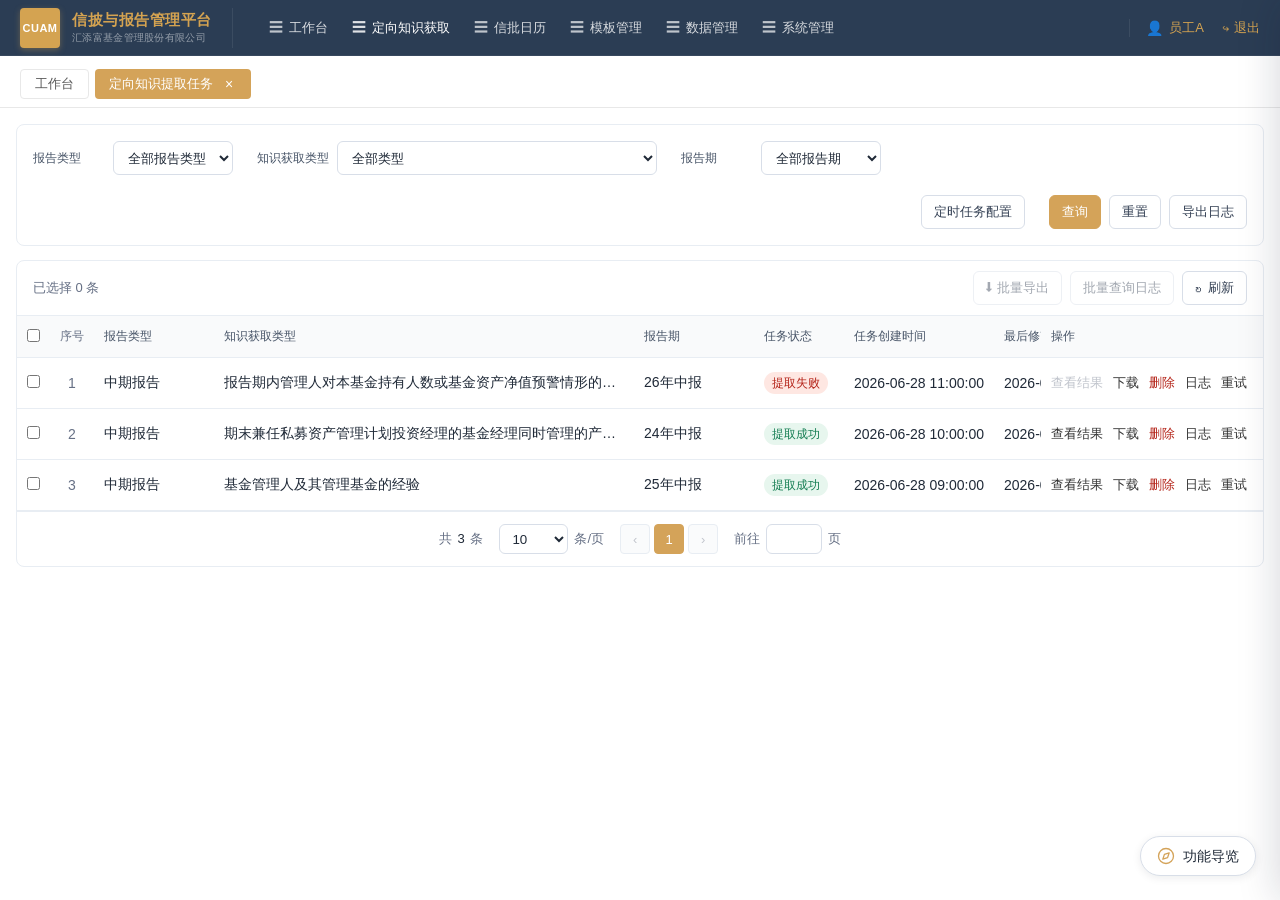
==== commit 812adf06: "feat: 完善定向知识获取应用页面与数据资源" ====
--- a/index.html
+++ b/index.html
@@ -3,9 +3,10 @@
 <head>
   <meta charset="UTF-8">
   <meta name="viewport" content="width=device-width, initial-scale=1.0">
-  <title>信披-定向知识获取</title>
+  <title>信披-定向知识提取任务</title>
   <link rel="stylesheet" href="./css/component.css">
   <link rel="stylesheet" href="./css/style.css">
+  <link rel="stylesheet" href="./css/demo-nav.css">
 </head>
 <body>
 
@@ -62,7 +63,7 @@
   <div class="system-tabs-bar" id="tabBar">
     <div class="breadcrumb-trail" aria-label="位置">工作台</div>
     <div class="dynamic-tab-item active" data-tab="extract">
-      <span class="tab-title">定向知识提取</span>
+      <span class="tab-title">定向知识提取任务</span>
       <span class="tab-close-icon" title="关闭标签" role="button" aria-label="关闭">×</span>
     </div>
   </div>
@@ -191,7 +192,7 @@
             </tr>
           </thead>
           <tbody id="resultRows">
-            <!-- 由 js/app.js 根据 js/data.js 动态渲染 -->
+            <!-- 由 js/app.js 根据 data/data.js 动态渲染 -->
           </tbody>
         </table>
         <div class="empty" id="emptyState" hidden>暂无符合条件的提取结果</div>
@@ -324,7 +325,11 @@
 
   <div class="toast" id="toast"></div>
 
-  <script src="./js/data.js"></script>
+  <!-- 演示导航辅助面板挂载点 -->
+  <div id="demo-nav-root"></div>
+
+  <script src="./data/data.js"></script>
   <script src="./js/app.js"></script>
+  <script src="./js/demo-nav.js"></script>
 </body>
 </html>
--- a/css/demo-nav.css
+++ b/css/demo-nav.css
@@ -0,0 +1,218 @@
+/* ============================================================
+   功能导览面板 (demo-nav.css)
+   低耦合独立样式
+   ============================================================ */
+
+/* ============================================================
+   一、Variables & Base
+   ============================================================ */
+:root {
+  --demo-z-overlay: 1050;
+  --demo-z-panel: 1060;
+  --demo-z-toggle: 1070;
+  --demo-panel-width: 280px;
+  --demo-panel-bg: #ffffff;
+  --demo-panel-shadow: 0 0 40px rgba(15, 23, 42, 0.18);
+}
+
+/* ============================================================
+   二、Toggle Button (功能导览入口)
+   ============================================================ */
+.demo-toggle {
+  position: fixed;
+  right: 24px;
+  bottom: 24px;
+  height: 40px;
+  padding: 0 16px;
+  border-radius: 20px;
+  border: 1px solid var(--biz-line, #d8dee8);
+  background: #ffffff;
+  color: var(--biz-text, #1f2937);
+  cursor: pointer;
+  display: flex;
+  align-items: center;
+  gap: 8px;
+  box-shadow: 0 2px 8px rgba(15, 23, 42, 0.08);
+  z-index: var(--demo-z-toggle);
+  transition: box-shadow 0.2s ease, border-color 0.2s ease, color 0.2s ease;
+  font-size: 14px;
+  font-weight: 500;
+}
+
+.demo-toggle:hover {
+  border-color: var(--biz-primary, #d4a359);
+  color: var(--biz-primary-hover, #c19648);
+  box-shadow: 0 4px 12px rgba(15, 23, 42, 0.12);
+}
+
+.demo-toggle:active {
+  background: var(--biz-gray-weak, #eef2f6);
+}
+
+.demo-toggle__icon {
+  width: 18px;
+  height: 18px;
+  display: flex;
+  align-items: center;
+  justify-content: center;
+  color: var(--biz-primary, #d4a359);
+  transition: transform 0.25s ease;
+  flex-shrink: 0;
+}
+
+.demo-toggle.is-open .demo-toggle__icon {
+  transform: rotate(45deg);
+}
+
+.demo-toggle__text {
+  white-space: nowrap;
+  line-height: 1;
+}
+
+/* ============================================================
+   三、Overlay (遮罩层)
+   ============================================================ */
+.demo-overlay {
+  position: fixed;
+  inset: 0;
+  background: rgba(15, 23, 42, 0.25);
+  opacity: 0;
+  visibility: hidden;
+  z-index: var(--demo-z-overlay);
+  transition: opacity 0.25s ease, visibility 0.25s ease;
+}
+
+.demo-overlay.is-visible {
+  opacity: 1;
+  visibility: visible;
+}
+
+/* ============================================================
+   四、Panel (右侧面板)
+   ============================================================ */
+.demo-panel {
+  position: fixed;
+  top: 0;
+  right: 0;
+  width: var(--demo-panel-width);
+  height: 100vh;
+  background: var(--demo-panel-bg);
+  box-shadow: var(--demo-panel-shadow);
+  z-index: var(--demo-z-panel);
+  display: flex;
+  flex-direction: column;
+  transform: translateX(100%);
+  transition: transform 0.25s ease;
+}
+
+.demo-panel.is-open {
+  transform: translateX(0);
+}
+
+/* ============================================================
+   五、Panel Header
+   ============================================================ */
+.demo-panel__header {
+  display: flex;
+  align-items: center;
+  justify-content: space-between;
+  padding: 16px 20px;
+  border-bottom: 1px solid var(--biz-soft-line, #e8edf3);
+  flex-shrink: 0;
+}
+
+.demo-panel__title {
+  font-size: 16px;
+  font-weight: 600;
+  color: var(--biz-text, #1f2937);
+  margin: 0;
+}
+
+.demo-panel__close {
+  width: 28px;
+  height: 28px;
+  border-radius: 6px;
+  border: none;
+  background: transparent;
+  color: var(--biz-muted, #667085);
+  cursor: pointer;
+  display: flex;
+  align-items: center;
+  justify-content: center;
+  font-size: 18px;
+  line-height: 1;
+  transition: background-color 0.15s ease, color 0.15s ease;
+}
+
+.demo-panel__close:hover {
+  background: var(--biz-gray-weak, #eef2f6);
+  color: var(--biz-text, #1f2937);
+}
+
+/* ============================================================
+   六、Panel Navigation
+   ============================================================ */
+.demo-panel__nav {
+  padding: 12px 16px;
+  border-bottom: 1px solid var(--biz-soft-line, #e8edf3);
+  flex-shrink: 0;
+}
+
+.demo-panel__nav-list {
+  list-style: none;
+  margin: 0;
+  padding: 0;
+  display: flex;
+  flex-direction: column;
+  gap: 6px;
+}
+
+.demo-panel__nav-item {
+  width: 100%;
+}
+
+.demo-panel__nav-btn {
+  width: 100%;
+  text-align: left;
+  padding: 10px 12px;
+  border-radius: var(--biz-radius, 8px);
+  border: none;
+  background: transparent;
+  color: var(--biz-text, #1f2937);
+  font-size: 14px;
+  cursor: pointer;
+  transition: background-color 0.15s ease, color 0.15s ease;
+  position: relative;
+}
+
+.demo-panel__nav-btn:hover {
+  background: var(--biz-gray-weak, #eef2f6);
+}
+
+.demo-panel__nav-btn.is-active {
+  background: var(--biz-primary-weak, #f7eede);
+  color: var(--biz-primary-hover, #c19648);
+  font-weight: 500;
+}
+
+.demo-panel__nav-btn.is-active::before {
+  content: "";
+  position: absolute;
+  left: 0;
+  top: 50%;
+  transform: translateY(-50%);
+  width: 3px;
+  height: 16px;
+  background: var(--biz-primary, #d4a359);
+  border-radius: 0 2px 2px 0;
+}
+
+/* ============================================================
+   七、Empty / Placeholder
+   ============================================================ */
+.demo-panel__empty {
+  padding: 20px;
+  text-align: center;
+  color: var(--biz-muted, #667085);
+  font-size: 13px;
+}
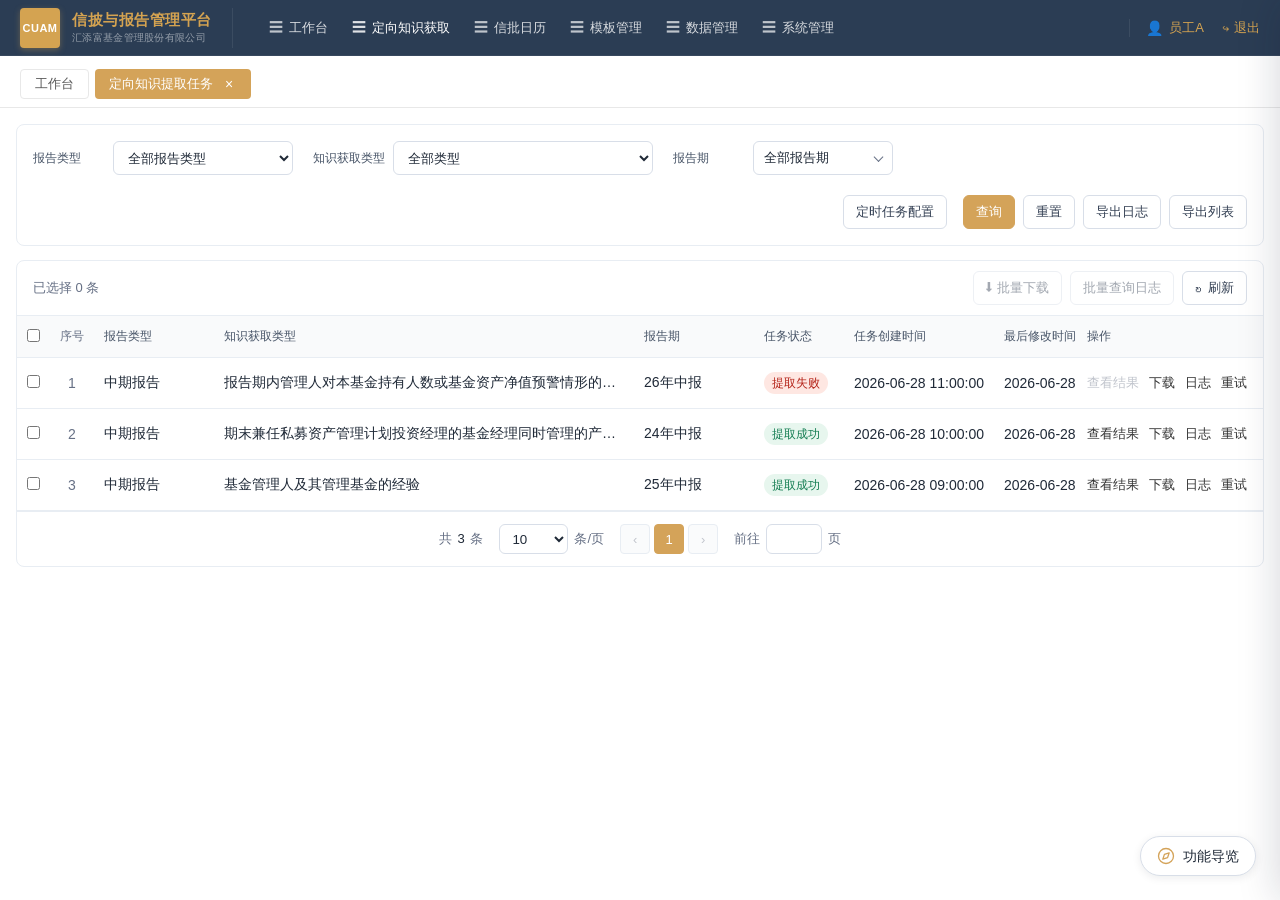
==== commit 3186c9aa: "Optimize knowledge acquisition demo UI" ====
--- a/index.html
+++ b/index.html
@@ -77,9 +77,10 @@
     <div class="filter-section">
       <!-- 正在执行任务面板 -->
       <aside class="task-panel" id="taskPanel" aria-live="polite">
+        <button class="task-panel-close" id="taskPanelCloseBtn" type="button" aria-label="关闭正在执行任务">×</button>
         <div class="task-panel-header">
-          <span class="task-panel-dot"></span>
-          <span class="task-panel-title">正在执行任务</span>
+          <span class="task-panel-title">知识提取任务</span>
+          <span class="task-panel-status" id="taskPanelStatus">执行中</span>
         </div>
         <div class="task-panel-body">
           <div class="task-panel-main">
@@ -89,10 +90,6 @@
                 <span class="task-panel-value" id="taskReportType">--</span>
               </div>
               <div class="task-panel-row">
-                <span class="task-panel-label">知识获取类型</span>
-                <span class="task-panel-value">AI信息提取</span>
-              </div>
-              <div class="task-panel-row">
                 <span class="task-panel-label">报告期</span>
                 <span class="task-panel-value" id="taskReportPeriod">--</span>
               </div>
@@ -110,12 +107,8 @@
                 <span>剩余 <span id="taskRemaining">计算中</span></span>
               </div>
             </div>
-            <div class="task-panel-queue">
-              排队：<strong id="taskQueueCount">2</strong>
-            </div>
           </div>
           <div class="task-panel-actions">
-            <button class="btn" id="taskDetailBtn">查看详情</button>
             <button class="btn" id="taskCancelBtn">取消任务</button>
           </div>
         </div>
@@ -150,15 +143,18 @@
           </div>
           <div class="field report-period-field">
             <label for="reportPeriod">报告期</label>
-            <select id="reportPeriod" class="control filter-select">
-              <option value="">全部报告期</option>
-            </select>
+            <div class="custom-select" id="reportPeriodDropdown">
+              <input type="hidden" id="reportPeriod" value="">
+              <button class="control custom-select__trigger" id="reportPeriodTrigger" type="button">全部报告期</button>
+              <div class="custom-select__menu" id="reportPeriodMenu"></div>
+            </div>
           </div>
           <div class="btn-row">
             <button class="btn schedule-btn" id="scheduleBtn">定时任务配置</button>
             <button class="btn primary" id="searchBtn">查询</button>
             <button class="btn" id="resetBtn">重置</button>
             <button class="btn" id="exportLogBtn">导出日志</button>
+            <button class="btn" id="exportListBtn">导出列表</button>
           </div>
         </div>
       </section>
@@ -169,7 +165,7 @@
       <div class="table-toolbar">
         <div class="selection-info" id="selectionInfo">已选择 0 条</div>
         <div class="btn-row">
-          <button class="btn" id="batchExportBtn" disabled>⬇ 批量导出</button>
+          <button class="btn" id="batchExportBtn" disabled>⬇ 批量下载</button>
           <button class="btn" id="batchLogBtn" disabled>批量查询日志</button>
           <button class="btn btn-refresh" id="refreshBtn" title="刷新列表"><span class="refresh-icon">↻</span> 刷新</button>
         </div>
--- a/css/style.css
+++ b/css/style.css
@@ -22,78 +22,124 @@
   margin-bottom: 14px;
 }
 .task-panel {
+  position: relative;
   display: none;
-  width: 280px;
+  width: min(560px, 46vw);
+  min-height: 100px;
   flex-shrink: 0;
   background: #fff;
   border-radius: 8px;
   box-shadow: 0 2px 12px rgba(0, 0, 0, 0.08);
   border: 1px solid var(--biz-soft-line);
-  padding: 14px;
+  padding: 12px 14px;
   box-sizing: border-box;
 }
+.task-panel-close {
+  position: absolute;
+  top: 6px;
+  right: 6px;
+  width: 22px;
+  height: 22px;
+  border: 0;
+  border-radius: 4px;
+  background: transparent;
+  color: var(--biz-muted);
+  font-size: 18px;
+  line-height: 20px;
+  cursor: pointer;
+}
+.task-panel-close:hover {
+  background: var(--biz-gray-weak);
+  color: var(--biz-text);
+}
 .task-panel.is-visible {
-  display: block;
+  display: flex;
+  align-items: center;
+  gap: 14px;
 }
 .task-panel-header {
-  display: flex;
-  align-items: center;
-  gap: 8px;
-  margin-bottom: 12px;
-}
-.task-panel-dot {
-  width: 8px;
-  height: 8px;
-  border-radius: 50%;
-  background: #1769e0;
-  box-shadow: 0 0 0 4px rgba(23, 105, 224, 0.12);
-  animation: task-dot-pulse 1.5s infinite;
-}
-@keyframes task-dot-pulse {
-  0% { box-shadow: 0 0 0 0 rgba(23, 105, 224, 0.25); }
-  70% { box-shadow: 0 0 0 8px rgba(23, 105, 224, 0); }
-  100% { box-shadow: 0 0 0 0 rgba(23, 105, 224, 0); }
+  position: absolute;
+  top: 8px;
+  left: 14px;
+  display: flex;
+  align-items: center;
+  gap: 6px;
+  margin-bottom: 0;
 }
 .task-panel-title {
-  font-size: 14px;
+  font-size: 12px;
   font-weight: 500;
-  color: var(--biz-text);
+  color: var(--biz-muted);
+}
+.task-panel-status {
+  display: inline-flex;
+  align-items: center;
+  height: 20px;
+  padding: 0 8px;
+  border-radius: 999px;
+  background: var(--biz-cyan-weak);
+  color: var(--biz-cyan);
+  font-size: 12px;
+  font-weight: 500;
+  white-space: nowrap;
+}
+.task-panel-status.is-success {
+  background: var(--biz-green-weak);
+  color: var(--biz-green);
+}
+.task-panel-status.is-failed {
+  background: var(--biz-red-weak);
+  color: var(--biz-red);
 }
 .task-panel-body {
   display: flex;
+  align-items: center;
   gap: 12px;
+  flex: 1;
+  min-width: 0;
 }
 .task-panel-main {
+  display: flex;
+  align-items: center;
+  gap: 12px;
   flex: 1;
   min-width: 0;
 }
 .task-panel-info {
+  display: grid;
+  gap: 6px;
+  flex: 0 0 120px;
+  padding: 0;
+  border-bottom: 0;
+  margin-bottom: 0;
+}
+.task-panel-row {
   display: flex;
   flex-direction: column;
-  gap: 8px;
-  padding-bottom: 10px;
-  border-bottom: 1px solid var(--biz-soft-line);
-  margin-bottom: 10px;
-}
-.task-panel-row {
-  display: flex;
-  justify-content: space-between;
-  gap: 8px;
+  justify-content: flex-start;
+  gap: 2px;
+  min-width: 0;
+  padding: 6px 8px;
+  border-radius: 6px;
+  background: #f8fafc;
   font-size: 12px;
 }
 .task-panel-label {
   color: var(--biz-muted);
   flex-shrink: 0;
+  font-size: 11px;
 }
 .task-panel-value {
   color: var(--biz-text);
-  text-align: right;
+  text-align: left;
   overflow: hidden;
   text-overflow: ellipsis;
   white-space: nowrap;
 }
 .task-panel-progress {
-  margin-bottom: 10px;
+  flex: 1;
+  min-width: 170px;
+  margin-bottom: 0;
 }
 .task-panel-progress-meta {
   display: flex;
@@ -122,20 +168,17 @@
   border-radius: 3px;
   transition: width 0.2s linear;
 }
-.task-panel-queue {
-  font-size: 12px;
-  color: var(--biz-muted);
-}
 .task-panel-actions {
-  display: flex;
-  flex-direction: column;
-  gap: 8px;
-  flex-shrink: 0;
-  justify-content: flex-start;
+  position: absolute;
+  right: 12px;
+  bottom: 12px;
+  display: flex;
+  align-items: center;
+  justify-content: center;
 }
 .task-panel-actions .btn {
-  padding: 0 8px;
-  min-height: 28px;
+  padding: 0 10px;
+  min-height: 30px;
   font-size: 12px;
   white-space: nowrap;
 }
@@ -150,7 +193,7 @@
 .filter-section {
   display: flex;
   gap: 16px;
-  align-items: flex-start;
+  align-items: stretch;
   margin-bottom: 14px;
 }
 
@@ -167,8 +210,8 @@
 .filter-grid--simple {
   display: flex;
   flex-wrap: wrap;
-  gap: 12px 24px;
-  align-items: center;
+  gap: 12px 20px;
+  align-items: flex-start;
 }
 .filter-grid--simple > * {
   min-width: auto;
@@ -176,36 +219,119 @@
 }
 .filter-grid--simple .field {
   display: inline-flex;
+  flex: 0 1 260px;
+  max-width: 320px;
+  min-width: 0;
+  overflow: visible;
+  gap: 8px;
+}
+.filter-grid--simple .field label {
+  width: 84px;
+  margin-right: 0;
+  text-align: left;
+  flex-shrink: 0;
+}
+.filter-grid--simple .knowledge-type-field {
+  flex-basis: 340px;
+  max-width: 380px;
+}
+.filter-grid--simple .report-period-field {
+  flex-basis: 220px;
+  max-width: 240px;
+}
+.filter-grid--simple select.filter-select {
+  width: 100%;
+  min-width: 0;
+  max-width: none;
+}
+.filter-grid--simple .filter-select--wide {
+  max-width: none;
+}
+.filter-grid--simple .btn-row {
   flex: 0 0 auto;
-  max-width: none;
-  min-width: 0;
+  justify-content: flex-end;
+  margin-left: auto;
+  margin-top: 0;
   overflow: visible;
-  gap: 0;
-}
-.filter-grid--simple .field label {
-  width: auto;
+}
+.filter-grid--simple .schedule-btn {
   margin-right: 8px;
-  text-align: left;
-  flex-shrink: 0;
-}
-.filter-grid--simple select.filter-select {
-  max-width: 320px;
-  width: auto;
-  min-width: 120px;
-}
-.filter-grid--simple .filter-select--wide {
-  max-width: 220px;
-}
-.filter-grid--simple .btn-row {
-  flex-basis: 100%;
+}
+
+.task-panel + .filters .filter-grid--simple .btn-row {
+  flex: 0 0 100%;
   justify-content: flex-end;
   margin-left: 0;
   margin-top: 8px;
-  flex: 0 0 100%;
-  overflow: visible;
-}
-.filter-grid--simple .schedule-btn {
-  margin-right: 16px;
+}
+
+.custom-select {
+  position: relative;
+  flex: 1;
+  min-width: 0;
+}
+.custom-select__trigger {
+  position: relative;
+  display: flex;
+  align-items: center;
+  width: 100%;
+  padding-right: 28px;
+  text-align: left;
+  cursor: pointer;
+  overflow: hidden;
+  text-overflow: ellipsis;
+  white-space: nowrap;
+}
+.custom-select__trigger::after {
+  content: "";
+  position: absolute;
+  top: 50%;
+  right: 10px;
+  width: 7px;
+  height: 7px;
+  border-right: 1.5px solid #667085;
+  border-bottom: 1.5px solid #667085;
+  transform: translateY(-65%) rotate(45deg);
+}
+.custom-select.is-open .custom-select__trigger::after {
+  transform: translateY(-35%) rotate(225deg);
+}
+.custom-select__menu {
+  position: absolute;
+  top: calc(100% + 4px);
+  left: 0;
+  right: 0;
+  z-index: 1200;
+  display: none;
+  max-height: 220px;
+  overflow-y: auto;
+  padding: 4px;
+  background: #fff;
+  border: 1px solid var(--biz-line);
+  border-radius: 6px;
+  box-shadow: 0 8px 24px rgba(15, 23, 42, 0.12);
+}
+.custom-select.is-open .custom-select__menu {
+  display: block;
+}
+.custom-select__option {
+  width: 100%;
+  min-height: 32px;
+  padding: 0 10px;
+  border: 0;
+  border-radius: 4px;
+  background: transparent;
+  color: var(--biz-text);
+  text-align: left;
+  cursor: pointer;
+  white-space: nowrap;
+}
+.custom-select__option:hover {
+  background: var(--biz-gray-weak);
+}
+.custom-select__option.is-active {
+  background: var(--biz-primary-weak);
+  color: var(--biz-primary-hover);
 }
 
 /* 统一控件最大宽度 */
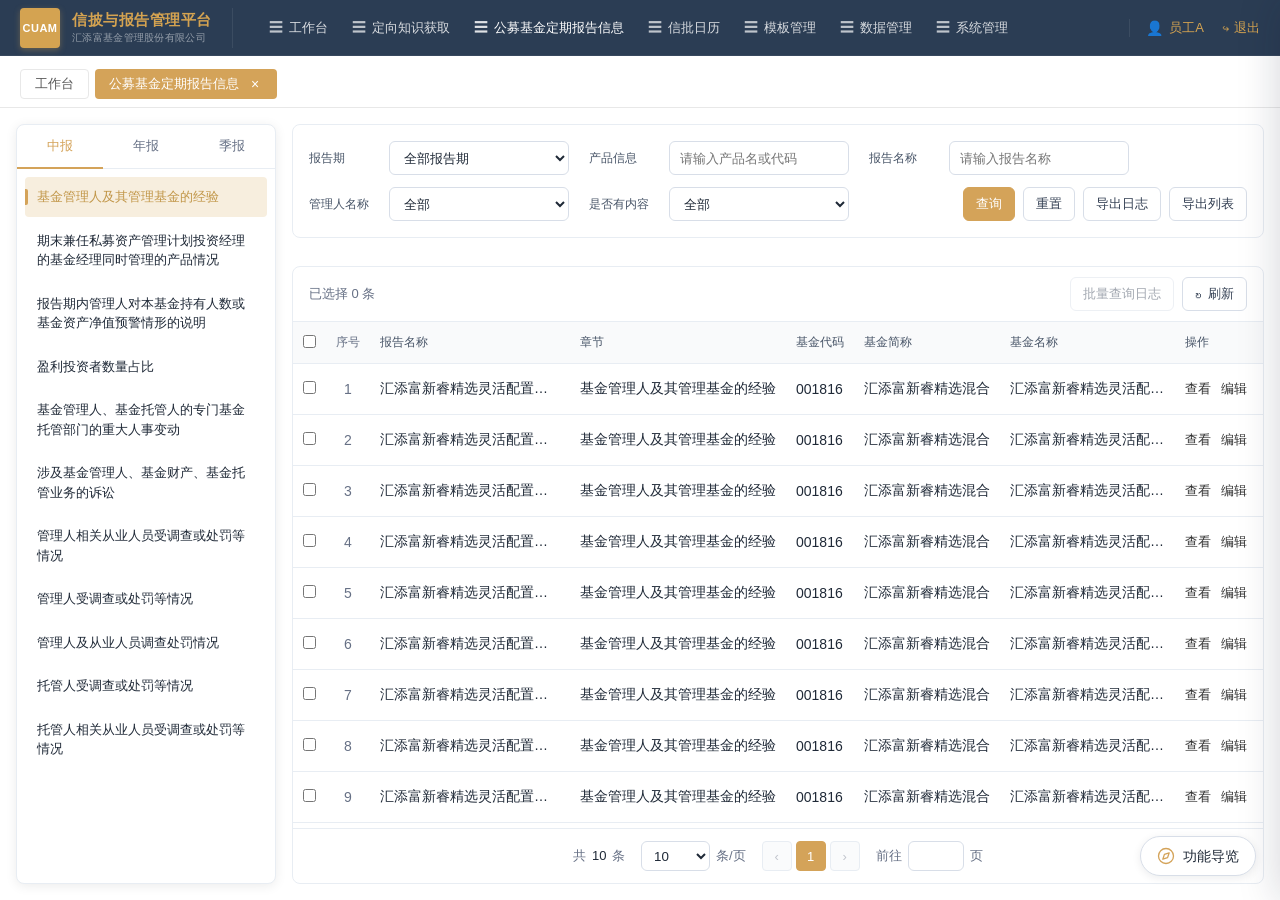
==== commit 9f42e888: "Update knowledge acquisition demo pages" ====
--- a/index.html
+++ b/index.html
@@ -3,9 +3,10 @@
 <head>
   <meta charset="UTF-8">
   <meta name="viewport" content="width=device-width, initial-scale=1.0">
-  <title>信披-定向知识提取任务</title>
+  <title>公募基金定期报告信息</title>
   <link rel="stylesheet" href="./css/component.css">
   <link rel="stylesheet" href="./css/style.css">
+  <link rel="stylesheet" href="./css/report-info.css">
   <link rel="stylesheet" href="./css/demo-nav.css">
 </head>
 <body>
@@ -27,8 +28,11 @@
         <li class="nav-menu-item">
           <span class="menu-icon">☰</span>工作台
         </li>
+        <li class="nav-menu-item">
+          <span class="menu-icon">☰</span>定向知识获取
+        </li>
         <li class="nav-menu-item active">
-          <span class="menu-icon">☰</span>定向知识获取
+          <span class="menu-icon">☰</span>公募基金定期报告信息
         </li>
         <li class="nav-menu-item">
           <span class="menu-icon">☰</span>信批日历
@@ -62,8 +66,8 @@
        ============================================================ -->
   <div class="system-tabs-bar" id="tabBar">
     <div class="breadcrumb-trail" aria-label="位置">工作台</div>
-    <div class="dynamic-tab-item active" data-tab="extract">
-      <span class="tab-title">定向知识提取任务</span>
+    <div class="dynamic-tab-item active" data-tab="report-info">
+      <span class="tab-title">公募基金定期报告信息</span>
       <span class="tab-close-icon" title="关闭标签" role="button" aria-label="关闭">×</span>
     </div>
   </div>
@@ -71,261 +75,139 @@
   <!-- ============================================================
        C. 业务主体
        ============================================================ -->
-  <main class="page-body">
-
-    <!-- C.1 筛选区 + 正在执行任务面板 -->
-    <div class="filter-section">
-      <!-- 正在执行任务面板 -->
-      <aside class="task-panel" id="taskPanel" aria-live="polite">
-        <button class="task-panel-close" id="taskPanelCloseBtn" type="button" aria-label="关闭正在执行任务">×</button>
-        <div class="task-panel-header">
-          <span class="task-panel-title">知识提取任务</span>
-          <span class="task-panel-status" id="taskPanelStatus">执行中</span>
-        </div>
-        <div class="task-panel-body">
-          <div class="task-panel-main">
-            <div class="task-panel-info">
-              <div class="task-panel-row">
-                <span class="task-panel-label">报告类型</span>
-                <span class="task-panel-value" id="taskReportType">--</span>
-              </div>
-              <div class="task-panel-row">
-                <span class="task-panel-label">报告期</span>
-                <span class="task-panel-value" id="taskReportPeriod">--</span>
-              </div>
-            </div>
-            <div class="task-panel-progress">
-              <div class="task-panel-progress-meta">
-                <span>公告 <strong id="taskProcessed">0</strong> / <span id="taskTotal">0</span></span>
-                <span class="task-panel-percent" id="taskPercent">0%</span>
-              </div>
-              <div class="task-panel-progress-bar">
-                <div class="task-panel-progress-fill" id="taskProgressFill"></div>
-              </div>
-              <div class="task-panel-progress-meta">
-                <span>已用 <span id="taskElapsed">0分00秒</span></span>
-                <span>剩余 <span id="taskRemaining">计算中</span></span>
-              </div>
-            </div>
-          </div>
-          <div class="task-panel-actions">
-            <button class="btn" id="taskCancelBtn">取消任务</button>
-          </div>
-        </div>
-      </aside>
-
-      <section class="panel filters">
-        <div class="filter-grid filter-grid--simple">
-          <div class="field">
-            <label for="reportType">报告类型</label>
-            <select id="reportType" class="control filter-select">
-              <option value="">全部报告类型</option>
-              <option value="quarterly">季度报告</option>
-              <option value="semiAnnual">中期报告</option>
-              <option value="annual">年度报告</option>
+  <main class="page-body report-info-page">
+
+    <!-- C.1 左侧：报告章节导航 -->
+    <aside class="report-info-nav">
+      <div class="report-info-nav__tabs" id="reportInfoNavTabs">
+        <!-- 由 js/report-info.js 动态渲染 -->
+      </div>
+      <div class="report-info-nav__content" id="reportInfoNavContent">
+        <!-- 由 js/report-info.js 动态渲染 -->
+      </div>
+    </aside>
+
+    <!-- C.2 右侧：筛选区 + 表格区 -->
+    <div class="report-info-main">
+
+      <!-- 筛选区 -->
+      <div class="filter-section">
+        <section class="panel filters">
+          <div class="filter-grid filter-grid--simple">
+            <div class="field">
+              <label for="reportPeriod">报告期</label>
+              <select id="reportPeriod" class="control filter-select">
+                <option value="">全部报告期</option>
+              </select>
+            </div>
+            <div class="field">
+              <label for="productInfo">产品信息</label>
+              <input type="text" id="productInfo" class="control filter-input" placeholder="请输入产品名或代码">
+            </div>
+            <div class="field">
+              <label for="reportName">报告名称</label>
+              <input type="text" id="reportName" class="control filter-input" placeholder="请输入报告名称">
+            </div>
+            <div class="field">
+              <label for="managerName">管理人名称</label>
+              <select id="managerName" class="control filter-select">
+                <option value="">全部</option>
+              </select>
+            </div>
+            <div class="field">
+              <label for="hasContent">是否有内容</label>
+              <select id="hasContent" class="control filter-select">
+                <option value="">全部</option>
+                <option value="是">是</option>
+                <option value="否">否</option>
+              </select>
+            </div>
+            <div class="btn-row">
+              <button class="btn primary" id="reportInfoSearchBtn" type="button">查询</button>
+              <button class="btn" id="reportInfoResetBtn" type="button">重置</button>
+              <button class="btn" id="reportInfoExportLogBtn" type="button">导出日志</button>
+              <button class="btn" id="reportInfoExportListBtn" type="button">导出列表</button>
+            </div>
+          </div>
+        </section>
+      </div>
+
+      <!-- 表格区 -->
+      <section class="panel">
+        <div class="table-toolbar">
+          <div class="selection-info" id="reportInfoSelectionInfo">已选择 0 条</div>
+          <div class="btn-row">
+            <button class="btn" id="reportInfoBatchLogBtn" disabled>批量查询日志</button>
+            <button class="btn btn-refresh" id="reportInfoRefreshBtn" title="刷新列表" type="button"><span class="refresh-icon">↻</span> 刷新</button>
+          </div>
+        </div>
+        <div class="table-wrap">
+          <table>
+            <thead id="reportInfoTableHead">
+              <!-- 由 js/report-info.js 动态渲染 -->
+            </thead>
+            <tbody id="reportInfoTableBody">
+              <!-- 由 js/report-info.js 动态渲染 -->
+            </tbody>
+          </table>
+          <div class="empty" id="reportInfoEmpty" hidden>暂无数据</div>
+        </div>
+
+        <!-- 分页组件 -->
+        <div class="pagination-container" id="reportInfoPagination">
+          <div class="pagination-info">
+            共 <span class="pagination-total" id="reportInfoPaginationTotal">0</span> 条
+          </div>
+
+          <div class="pagination-size">
+            <select class="control pagination-size-select" id="reportInfoPageSizeSelect">
+              <option value="5">5</option>
+              <option value="10" selected>10</option>
+              <option value="20">20</option>
+              <option value="50">50</option>
             </select>
-          </div>
-          <div class="field knowledge-type-field">
-            <label for="knowledgeType">知识获取类型</label>
-            <select id="knowledgeType" class="control filter-select filter-select--wide">
-              <option value="">全部类型</option>
-              <option value="1">基金管理人及其管理基金的经验</option>
-              <option value="2">期末兼任私募资产管理计划投资经理的基金经理同时管理的产品情况</option>
-              <option value="3">报告期内管理人对本基金持有人数或基金资产净值预警情形的说明</option>
-              <option value="4">盈利投资者数量占比</option>
-              <option value="5">基金管理人、基金托管人的专门基金托管部门的重大人事变动</option>
-              <option value="6">涉及基金管理人、基金财产、基金托管业务的诉讼</option>
-              <option value="7">管理人受调查或处罚等情况</option>
-              <option value="8">管理人相关从业人员受调查或处罚等情况</option>
-              <option value="9">托管人受调查或处罚等情况</option>
-              <option value="10">托管人相关从业人员受调查或处罚等情况</option>
-            </select>
-          </div>
-          <div class="field report-period-field">
-            <label for="reportPeriod">报告期</label>
-            <div class="custom-select" id="reportPeriodDropdown">
-              <input type="hidden" id="reportPeriod" value="">
-              <button class="control custom-select__trigger" id="reportPeriodTrigger" type="button">全部报告期</button>
-              <div class="custom-select__menu" id="reportPeriodMenu"></div>
-            </div>
-          </div>
-          <div class="btn-row">
-            <button class="btn schedule-btn" id="scheduleBtn">定时任务配置</button>
-            <button class="btn primary" id="searchBtn">查询</button>
-            <button class="btn" id="resetBtn">重置</button>
-            <button class="btn" id="exportLogBtn">导出日志</button>
-            <button class="btn" id="exportListBtn">导出列表</button>
+            <span class="pagination-size-suffix">条/页</span>
+          </div>
+
+          <div class="pagination-nav" id="reportInfoPaginationNav">
+            <button class="page-btn page-btn-prev" data-page="prev" title="上一页" disabled>‹</button>
+            <button class="page-btn active" data-page="1">1</button>
+            <button class="page-btn page-btn-next" data-page="next" title="下一页" disabled>›</button>
+          </div>
+
+          <div class="pagination-jump">
+            前往
+            <input type="number" class="control pagination-jump-input" id="reportInfoJumpInput" min="1">
+            页
           </div>
         </div>
       </section>
+
     </div>
 
-    <!-- C.2 列表区 -->
-    <section class="panel">
-      <div class="table-toolbar">
-        <div class="selection-info" id="selectionInfo">已选择 0 条</div>
-        <div class="btn-row">
-          <button class="btn" id="batchExportBtn" disabled>⬇ 批量下载</button>
-          <button class="btn" id="batchLogBtn" disabled>批量查询日志</button>
-          <button class="btn btn-refresh" id="refreshBtn" title="刷新列表"><span class="refresh-icon">↻</span> 刷新</button>
-        </div>
-      </div>
-
-      <div class="table-wrap">
-        <table>
-          <thead>
-            <tr>
-              <th class="check-col"><input id="checkAll" aria-label="全选" type="checkbox"></th>
-              <th class="col-index">序号</th>
-              <th class="type-col">报告类型</th>
-              <th class="knowledge-col">知识获取类型</th>
-              <th class="period-col">报告期</th>
-              <th class="status-col">任务状态</th>
-              <th class="time-col">任务创建时间</th>
-              <th class="time-col">最后修改时间</th>
-              <th class="operator-col">操作人</th>
-              <th class="sticky-right">操作</th>
-            </tr>
-          </thead>
-          <tbody id="resultRows">
-            <!-- 由 js/app.js 根据 data/data.js 动态渲染 -->
-          </tbody>
-        </table>
-        <div class="empty" id="emptyState" hidden>暂无符合条件的提取结果</div>
-      </div>
-
-      <!-- 分页组件 -->
-      <div class="pagination-container" id="pagination">
-        <div class="pagination-info">
-          共 <span class="pagination-total" id="paginationTotal">1</span> 条
-        </div>
-
-        <div class="pagination-size">
-          <select class="control pagination-size-select" id="pageSizeSelect">
-            <option value="5">5</option>
-            <option value="10" selected>10</option>
-            <option value="20">20</option>
-            <option value="50">50</option>
-          </select>
-          <span class="pagination-size-suffix">条/页</span>
-        </div>
-
-        <div class="pagination-nav" id="paginationNav">
-          <button class="page-btn page-btn-prev" data-page="prev" title="上一页" disabled>‹</button>
-          <button class="page-btn active" data-page="1">1</button>
-          <button class="page-btn page-btn-next" data-page="next" title="下一页" disabled>›</button>
-        </div>
-
-        <div class="pagination-jump">
-          前往
-          <input type="number" class="control pagination-jump-input" id="jumpInput" min="1">
-          页
-        </div>
-      </div>
-    </section>
-
   </main>
 
-  <!-- ============================================================
-       D. Modal / Toast 浮层
-       ============================================================ -->
-  <div class="modal-mask" id="confirmMask">
-    <div aria-modal="true" aria-labelledby="confirmTitle" class="modal" role="dialog">
-      <h2 id="confirmTitle">确认删除</h2>
-      <p id="confirmText">确定要删除选中的记录吗？</p>
-      <div class="modal-actions">
-        <button class="btn" id="cancelConfirm">取消</button>
-        <button class="btn danger" id="okConfirm">确认删除</button>
+  <div class="modal-mask" id="recordModalMask">
+    <div aria-modal="true" aria-labelledby="recordModalTitle" class="modal record-modal" role="dialog">
+      <div class="record-modal__header">
+        <h2 id="recordModalTitle">查看记录</h2>
+        <button class="btn icon-btn" id="recordModalCloseX" title="关闭" type="button">×</button>
+      </div>
+      <div class="record-modal__body" id="recordModalBody"></div>
+      <div class="modal-actions record-modal__footer">
+        <button class="btn" id="recordModalCancelBtn" type="button">取消</button>
+        <button class="btn primary" id="recordModalSaveBtn" type="button">保存</button>
       </div>
     </div>
   </div>
 
-  <div class="modal-mask" id="logModalMask">
-    <div aria-modal="true" aria-labelledby="logModalTitle" class="modal log-modal" role="dialog">
-      <div class="log-modal-header">
-        <h2 id="logModalTitle">操作日志</h2>
-        <button class="btn icon-btn" id="closeLogModalX" title="关闭">×</button>
-      </div>
-      <div class="log-modal-body">
-        <table class="log-modal-table">
-          <thead>
-            <tr>
-              <th>操作时间</th>
-              <th>操作人</th>
-              <th>操作类型</th>
-              <th>任务状态</th>
-            </tr>
-          </thead>
-          <tbody id="logModalBody"></tbody>
-        </table>
-      </div>
-      <div class="log-modal-footer">
-        <button class="btn" id="closeLogModalBtn">关闭</button>
-      </div>
-    </div>
-  </div>
-
-  <div class="modal-mask" id="batchLogModalMask">
-    <div aria-modal="true" aria-labelledby="batchLogModalTitle" class="modal batch-log-modal" role="dialog">
-      <div class="log-modal-header">
-        <h2 id="batchLogModalTitle">批量查询日志</h2>
-        <button class="btn icon-btn" id="closeBatchLogModalX" title="关闭">×</button>
-      </div>
-      <div class="log-modal-body">
-        <table class="log-modal-table batch-log-table">
-          <thead>
-            <tr>
-              <th>序号</th>
-              <th>报告类型</th>
-              <th>知识获取类型</th>
-              <th>报告期</th>
-              <th>操作人</th>
-              <th>操作时间</th>
-              <th>操作类型</th>
-            </tr>
-          </thead>
-          <tbody id="batchLogModalBody"></tbody>
-        </table>
-      </div>
-      <div class="log-modal-footer">
-        <button class="btn" id="closeBatchLogModalBtn">关闭</button>
-      </div>
-    </div>
-  </div>
-
-  <div class="modal-mask" id="scheduleModalMask">
-    <div aria-modal="true" aria-labelledby="scheduleModalTitle" class="modal schedule-modal" role="dialog">
-      <div class="log-modal-header">
-        <h2 id="scheduleModalTitle">定时任务配置</h2>
-        <button class="btn icon-btn" id="closeScheduleModalX" title="关闭">×</button>
-      </div>
-      <div class="log-modal-body">
-        <table class="log-modal-table schedule-table">
-          <thead>
-            <tr>
-              <th>报告类型</th>
-              <th>报告期</th>
-              <th>是否执行</th>
-              <th>执行时间</th>
-            </tr>
-          </thead>
-          <tbody id="scheduleModalBody"></tbody>
-        </table>
-      </div>
-      <div class="log-modal-footer">
-        <button class="btn" id="cancelScheduleBtn">取消</button>
-        <button class="btn primary" id="saveScheduleBtn">保存</button>
-      </div>
-    </div>
-  </div>
-
   <div class="toast" id="toast"></div>
 
-  <!-- 演示导航辅助面板挂载点 -->
+  <!-- 功能导览面板挂载点 -->
   <div id="demo-nav-root"></div>
 
-  <script src="./data/data.js"></script>
-  <script src="./js/app.js"></script>
+  <script src="./data/report-data.js"></script>
+  <script src="./js/report-info.js"></script>
   <script src="./js/demo-nav.js"></script>
 </body>
 </html>
--- a/css/component.css
+++ b/css/component.css
@@ -692,8 +692,8 @@
 .toast {
   position: fixed;
   left: 50%;
-  bottom: 26px;
-  transform: translateX(-50%);
+  top: 122px;
+  transform: translateX(-50%) translateY(-8px);
   background: #2b3d54;
   color: #fff;
   padding: 10px 14px;
@@ -707,7 +707,7 @@
 }
 .toast.show {
   opacity: 1;
-  transform: translateX(-50%) translateY(-4px);
+  transform: translateX(-50%) translateY(0);
 }
 
 /* ============================================================
--- a/css/report-info.css
+++ b/css/report-info.css
@@ -0,0 +1,293 @@
+/* ============================================================
+   公募基金定期报告信息页面补充样式 (report-info.css)
+   仅补充必要样式，主体骨架、筛选区、表格均复用已有 CSS
+   ============================================================ */
+
+/* ============================================================
+   一、页面整体左右布局
+   ============================================================ */
+.report-info-page {
+  display: flex;
+  gap: 16px;
+  align-items: stretch;
+  height: calc(100vh - 56px - 52px);
+  min-height: calc(100vh - 56px - 52px);
+  overflow: hidden;
+}
+
+.report-info-main {
+  flex: 1;
+  min-width: 0;
+  display: flex;
+  flex-direction: column;
+  gap: 14px;
+  min-height: 0;
+  overflow: hidden;
+}
+
+/* ============================================================
+   二、左侧报告章节导航
+   固定宽度、固定高度、内部滚动、不随右侧内容滚动
+   ============================================================ */
+.report-info-nav {
+  position: sticky;
+  top: 124px;
+  width: 260px;
+  height: 100%;
+  flex-shrink: 0;
+  background: var(--biz-panel, #ffffff);
+  border: 1px solid var(--biz-soft-line, #e8edf3);
+  border-radius: var(--biz-radius, 8px);
+  box-shadow: var(--shadow, 0 2px 12px rgba(0, 0, 0, 0.08));
+  display: flex;
+  flex-direction: column;
+  overflow: hidden;
+}
+
+.report-info-main > .panel:last-child {
+  flex: 1;
+  min-height: 0;
+  margin-bottom: 0;
+  display: flex;
+  flex-direction: column;
+}
+
+.report-info-main > .panel:last-child .table-wrap {
+  flex: 1;
+  min-height: 0;
+}
+
+.report-info-nav__header {
+  padding: 14px 16px;
+  border-bottom: 1px solid var(--biz-soft-line, #e8edf3);
+  font-size: 14px;
+  font-weight: 600;
+  color: var(--biz-text, #1f2937);
+  flex-shrink: 0;
+}
+
+.report-info-nav__tabs {
+  display: flex;
+  border-bottom: 1px solid var(--biz-soft-line, #e8edf3);
+  flex-shrink: 0;
+}
+
+.report-info-nav__content {
+  flex: 1;
+  min-height: 0;
+  overflow-y: auto;
+  display: flex;
+  flex-direction: column;
+}
+
+.report-info-nav__tab {
+  flex: 1;
+  padding: 12px 8px;
+  border: none;
+  background: transparent;
+  color: var(--biz-muted, #667085);
+  font-size: 13px;
+  font-weight: 500;
+  cursor: pointer;
+  transition: color 0.15s ease, background-color 0.15s ease, border-color 0.15s ease;
+  border-bottom: 2px solid transparent;
+  margin-bottom: -1px;
+}
+
+.report-info-nav__tab:hover {
+  color: var(--biz-text, #1f2937);
+  background: var(--biz-gray-weak, #eef2f6);
+}
+
+.report-info-nav__tab.is-active {
+  color: var(--biz-primary, #d4a359);
+  border-bottom-color: var(--biz-primary, #d4a359);
+  background: transparent;
+}
+
+.report-info-nav__empty {
+  flex: 1;
+  display: flex;
+  align-items: center;
+  justify-content: center;
+  padding: 16px;
+  text-align: center;
+  color: var(--biz-muted, #667085);
+  font-size: 13px;
+}
+
+.report-info-nav__list {
+  list-style: none;
+  margin: 0;
+  padding: 8px;
+  display: flex;
+  flex-direction: column;
+  gap: 4px;
+  overflow-y: auto;
+  flex: 1;
+}
+
+.report-info-nav__item {
+  width: 100%;
+}
+
+.report-info-nav__btn {
+  width: 100%;
+  text-align: left;
+  padding: 10px 12px;
+  border-radius: var(--biz-radius-sm, 4px);
+  border: none;
+  background: transparent;
+  color: var(--biz-text, #1f2937);
+  font-size: 13px;
+  line-height: 1.5;
+  cursor: pointer;
+  transition: background-color 0.15s ease, color 0.15s ease;
+  position: relative;
+}
+
+.report-info-nav__btn:hover {
+  background: var(--biz-gray-weak, #eef2f6);
+}
+
+.report-info-nav__btn.is-active {
+  background: var(--biz-primary-weak, #f7eede);
+  color: var(--biz-primary-hover, #c19648);
+  font-weight: 500;
+}
+
+.report-info-nav__btn.is-active::before {
+  content: "";
+  position: absolute;
+  left: 0;
+  top: 50%;
+  transform: translateY(-50%);
+  width: 3px;
+  height: 16px;
+  background: var(--biz-primary, #d4a359);
+  border-radius: 0 2px 2px 0;
+}
+
+/* ============================================================
+   三、表格区章节标题
+   ============================================================ */
+.report-info-content__title {
+  font-size: 15px;
+  font-weight: 600;
+  color: var(--biz-text, #1f2937);
+  margin: 0;
+}
+
+/* ============================================================
+   四、基金名称/基金简称列：统一宽度，超出截断
+   ============================================================ */
+.report-info-fund-name {
+  min-width: 120px;
+  max-width: 180px;
+  white-space: nowrap;
+  overflow: hidden;
+  text-overflow: ellipsis;
+}
+
+/* ============================================================
+   五、报告名称列：超出截断
+   ============================================================ */
+.report-info-report-name {
+  min-width: 140px;
+  max-width: 200px;
+  white-space: nowrap;
+  overflow: hidden;
+  text-overflow: ellipsis;
+}
+
+/* ============================================================
+   六、章节列：超出截断
+   ============================================================ */
+.report-info-chapter {
+  min-width: 160px;
+  max-width: 240px;
+  white-space: nowrap;
+  overflow: hidden;
+  text-overflow: ellipsis;
+}
+
+/* ============================================================
+   七、记录查看/编辑弹框
+   ============================================================ */
+.record-modal {
+  width: min(880px, 92vw);
+  max-height: 82vh;
+  display: flex;
+  flex-direction: column;
+  padding: 0;
+}
+
+.record-modal__header {
+  display: flex;
+  align-items: center;
+  justify-content: space-between;
+  gap: 12px;
+  padding: 16px 18px;
+  border-bottom: 1px solid var(--biz-soft-line, #e8edf3);
+}
+
+.record-modal__header h2 {
+  margin: 0;
+}
+
+.record-modal__body {
+  padding: 16px 18px;
+  overflow-y: auto;
+}
+
+.record-modal__grid {
+  display: grid;
+  grid-template-columns: repeat(2, minmax(0, 1fr));
+  gap: 14px 16px;
+}
+
+.record-modal__field {
+  min-width: 0;
+}
+
+.record-modal__field--wide {
+  grid-column: 1 / -1;
+}
+
+.record-modal__label {
+  display: block;
+  margin-bottom: 6px;
+  color: var(--biz-muted, #667085);
+  font-size: 12px;
+}
+
+.record-modal__value,
+.record-modal__control {
+  width: 100%;
+  min-height: 34px;
+  padding: 8px 10px;
+  border: 1px solid var(--biz-soft-line, #e8edf3);
+  border-radius: 6px;
+  background: #f8fafc;
+  color: var(--biz-text, #1f2937);
+  font-size: 13px;
+  line-height: 1.5;
+  white-space: pre-wrap;
+  word-break: break-word;
+}
+
+.record-modal__control {
+  background: #fff;
+  border-color: var(--biz-line, #d8dee8);
+  outline: none;
+  resize: vertical;
+}
+
+textarea.record-modal__control {
+  min-height: 132px;
+}
+
+.record-modal__footer {
+  padding: 12px 18px 16px;
+  border-top: 1px solid var(--biz-soft-line, #e8edf3);
+}
--- a/css/demo-nav.css
+++ b/css/demo-nav.css
@@ -152,10 +152,110 @@
 /* ============================================================
    六、Panel Navigation
    ============================================================ */
+.demo-panel__relation {
+  padding: 14px 16px 12px;
+  border-bottom: 1px solid var(--biz-soft-line, #e8edf3);
+  flex-shrink: 0;
+}
+
+.demo-panel__relation-title {
+  margin-bottom: 10px;
+  color: var(--biz-muted, #667085);
+  font-size: 12px;
+  font-weight: 600;
+}
+
+.demo-relation-graph {
+  display: flex;
+  flex-direction: column;
+  gap: 5px;
+}
+
+.demo-relation-node {
+  min-width: 0;
+  padding: 8px 10px;
+  border: 1px solid var(--biz-soft-line, #e8edf3);
+  border-radius: 8px;
+  background: var(--biz-bg-soft, #f8fafc);
+  display: flex;
+  align-items: center;
+  justify-content: space-between;
+  gap: 8px;
+  text-align: left;
+}
+
+.demo-relation-node__name {
+  color: var(--biz-text, #1f2937);
+  font-size: 12px;
+  font-weight: 600;
+  line-height: 1.25;
+}
+
+.demo-relation-node__desc {
+  color: var(--biz-muted, #667085);
+  font-size: 11px;
+  line-height: 1.2;
+  text-align: right;
+}
+
+.demo-relation-arrow {
+  display: flex;
+  align-items: center;
+  justify-content: center;
+  color: var(--biz-primary-hover, #c19648);
+  font-size: 13px;
+  font-weight: 600;
+  line-height: 1;
+}
+
+.demo-relation-scope {
+  margin-top: 8px;
+  padding: 8px;
+  border-radius: 8px;
+  background: var(--biz-primary-weak, #f7eede);
+}
+
+.demo-relation-scope__node {
+  min-width: 0;
+  display: flex;
+  flex-direction: column;
+  gap: 3px;
+}
+
+.demo-relation-scope__name {
+  color: var(--biz-text, #1f2937);
+  font-size: 12px;
+  font-weight: 600;
+  line-height: 1.2;
+}
+
+.demo-relation-scope__desc {
+  color: var(--biz-muted, #667085);
+  font-size: 11px;
+  line-height: 1.2;
+}
+
+.demo-relation-scope__flow {
+  display: block;
+  margin-top: 6px;
+  color: var(--biz-primary-hover, #c19648);
+  font-size: 11px;
+  font-weight: 600;
+  line-height: 1.2;
+  text-align: left;
+}
+
 .demo-panel__nav {
   padding: 12px 16px;
   border-bottom: 1px solid var(--biz-soft-line, #e8edf3);
   flex-shrink: 0;
+}
+
+.demo-panel__nav-title {
+  margin-bottom: 10px;
+  color: var(--biz-muted, #667085);
+  font-size: 12px;
+  font-weight: 600;
 }
 
 .demo-panel__nav-list {
@@ -185,6 +285,38 @@
   position: relative;
 }
 
+.demo-panel__nav-main {
+  display: flex;
+  align-items: center;
+  justify-content: space-between;
+  gap: 8px;
+}
+
+.demo-panel__nav-label {
+  min-width: 0;
+  line-height: 1.25;
+}
+
+.demo-panel__nav-badge {
+  display: none;
+  flex-shrink: 0;
+  padding: 2px 6px;
+  border-radius: 999px;
+  background: #ffffff;
+  color: var(--biz-primary-hover, #c19648);
+  font-size: 11px;
+  font-weight: 500;
+  line-height: 1.2;
+}
+
+.demo-panel__nav-desc {
+  display: block;
+  margin-top: 4px;
+  color: var(--biz-muted, #667085);
+  font-size: 11px;
+  line-height: 1.35;
+}
+
 .demo-panel__nav-btn:hover {
   background: var(--biz-gray-weak, #eef2f6);
 }
@@ -193,6 +325,14 @@
   background: var(--biz-primary-weak, #f7eede);
   color: var(--biz-primary-hover, #c19648);
   font-weight: 500;
+}
+
+.demo-panel__nav-btn.is-active .demo-panel__nav-badge {
+  display: inline-flex;
+}
+
+.demo-panel__nav-btn.is-active .demo-panel__nav-desc {
+  color: var(--biz-primary-hover, #c19648);
 }
 
 .demo-panel__nav-btn.is-active::before {
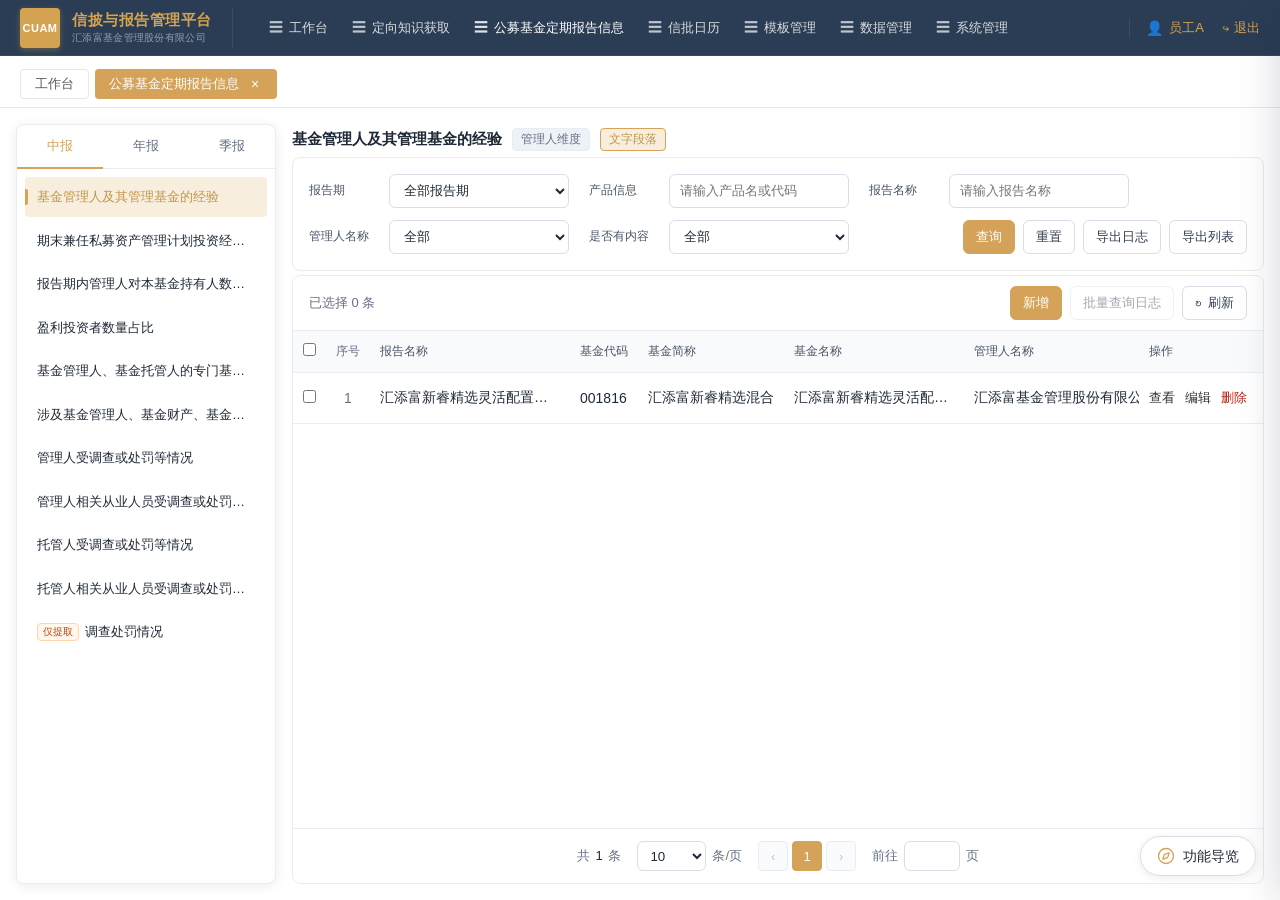
==== commit bf75e44d: "feat: 报告信息页新增记录增删、章节小标题及非结构化标识 - 新增记录弹框，支持按基金代码回填只读字段 - 删除记录二次确认弹框 - 章节小标题展示维度与内容类型标签 - 导航按钮增加非结构化/仅" ====
--- a/index.html
+++ b/index.html
@@ -90,6 +90,15 @@
     <!-- C.2 右侧：筛选区 + 表格区 -->
     <div class="report-info-main">
 
+      <!-- 章节小标题 -->
+      <section class="report-info-section-title">
+        <div class="report-info-section-title__inner">
+          <h2 class="report-info-content__title" id="reportInfoSheetTitle">—</h2>
+          <span class="report-info-dimension-tag" id="reportInfoDimensionTag"></span>
+          <span class="report-info-dimension-tag report-info-dimension-tag--content" id="reportInfoContentTypeTag"></span>
+        </div>
+      </section>
+
       <!-- 筛选区 -->
       <div class="filter-section">
         <section class="panel filters">
@@ -137,6 +146,7 @@
         <div class="table-toolbar">
           <div class="selection-info" id="reportInfoSelectionInfo">已选择 0 条</div>
           <div class="btn-row">
+            <button class="btn primary" id="reportInfoAddBtn" type="button">新增</button>
             <button class="btn" id="reportInfoBatchLogBtn" disabled>批量查询日志</button>
             <button class="btn btn-refresh" id="reportInfoRefreshBtn" title="刷新列表" type="button"><span class="refresh-icon">↻</span> 刷新</button>
           </div>
@@ -201,6 +211,17 @@
     </div>
   </div>
 
+  <div class="modal-mask" id="confirmModalMask">
+    <div aria-modal="true" aria-labelledby="confirmModalTitle" class="modal confirm-modal" role="dialog">
+      <h2 id="confirmModalTitle">确认删除记录</h2>
+      <p id="confirmModalBody">确定要删除这条记录吗？</p>
+      <div class="modal-actions">
+        <button class="btn" id="confirmModalCancelBtn" type="button">取消</button>
+        <button class="btn danger" id="confirmModalConfirmBtn" type="button">确认删除</button>
+      </div>
+    </div>
+  </div>
+
   <div class="toast" id="toast"></div>
 
   <!-- 功能导览面板挂载点 -->
--- a/css/report-info.css
+++ b/css/report-info.css
@@ -20,9 +20,15 @@
   min-width: 0;
   display: flex;
   flex-direction: column;
-  gap: 14px;
+  gap: 4px;
   min-height: 0;
   overflow: hidden;
+}
+
+/* 主内容区内 panel、filter-section 不再保留默认底部外边距，间距由 flex gap 控制 */
+.report-info-main .panel,
+.report-info-main .filter-section {
+  margin-bottom: 0;
 }
 
 /* ============================================================
@@ -144,6 +150,39 @@
   cursor: pointer;
   transition: background-color 0.15s ease, color 0.15s ease;
   position: relative;
+  display: flex;
+  align-items: center;
+  justify-content: flex-start;
+  gap: 6px;
+}
+
+.report-info-nav__name {
+  flex: 1;
+  min-width: 0;
+  overflow: hidden;
+  text-overflow: ellipsis;
+  white-space: nowrap;
+}
+
+.report-info-nav__badge {
+  flex-shrink: 0;
+  padding: 1px 5px;
+  border-radius: 4px;
+  font-size: 10px;
+  line-height: 1.4;
+  font-weight: 500;
+}
+
+.report-info-nav__badge--unstructured {
+  background: var(--biz-gray-weak, #eef2f6);
+  color: var(--biz-muted, #667085);
+  border: 1px solid var(--biz-soft-line, #e8edf3);
+}
+
+.report-info-nav__badge--extract-only {
+  background: #fff7ed;
+  color: #c2410c;
+  border: 1px solid #fed7aa;
 }
 
 .report-info-nav__btn:hover {
@@ -169,7 +208,7 @@
 }
 
 /* ============================================================
-   三、表格区章节标题
+   三、表格区章节标题（同时用于筛选区上方小标题）
    ============================================================ */
 .report-info-content__title {
   font-size: 15px;
@@ -178,8 +217,179 @@
   margin: 0;
 }
 
-/* ============================================================
-   四、基金名称/基金简称列：统一宽度，超出截断
+/* 筛选区上方章节小标题 */
+.report-info-section-title {
+  flex-shrink: 0;
+  padding: 4px 0 2px;
+  background: transparent;
+  border: none;
+  border-radius: 0;
+}
+
+.report-info-section-title__inner {
+  display: flex;
+  align-items: center;
+  gap: 10px;
+  min-width: 0;
+}
+
+.report-info-section-title .report-info-content__title {
+  white-space: nowrap;
+  overflow: hidden;
+  text-overflow: ellipsis;
+  min-width: 0;
+}
+
+.report-info-dimension-tag {
+  flex-shrink: 0;
+  display: inline-flex;
+  align-items: center;
+  padding: 2px 8px;
+  border-radius: 4px;
+  background: var(--biz-gray-weak, #eef2f6);
+  border: 1px solid var(--biz-soft-line, #e8edf3);
+  color: var(--biz-muted, #667085);
+  font-size: 12px;
+  line-height: 1.4;
+  font-weight: 500;
+  white-space: nowrap;
+  max-width: 220px;
+  overflow: hidden;
+  text-overflow: ellipsis;
+}
+
+.report-info-dimension-tag--content {
+  background: var(--biz-primary-weak, #f7eede);
+  border-color: var(--biz-primary, #d4a359);
+  color: var(--biz-primary-hover, #c19648);
+}
+
+/* 新增弹框基金代码 Tag Input */
+.record-modal__fund-code-tag-input {
+  position: relative;
+  min-height: 34px;
+  padding: 4px 10px;
+  border: 1px solid var(--biz-line, #d8dee8);
+  border-radius: 6px;
+  background: #fff;
+  cursor: text;
+  display: flex;
+  align-items: center;
+  flex-wrap: wrap;
+  gap: 6px;
+}
+
+.record-modal__fund-code-tag-input:focus-within {
+  border-color: var(--biz-primary, #d4a359);
+  box-shadow: 0 0 0 2px rgba(212, 163, 89, 0.12);
+}
+
+.record-modal__fund-code-input {
+  flex: 1;
+  min-width: 80px;
+  border: none !important;
+  background: transparent !important;
+  padding: 0 !important;
+  box-shadow: none !important;
+  outline: none !important;
+}
+
+.record-modal__fund-code-input::-webkit-search-decoration,
+.record-modal__fund-code-input::-webkit-search-cancel-button,
+.record-modal__fund-code-input::-webkit-search-results-button,
+.record-modal__fund-code-input::-webkit-search-results-decoration {
+  display: none;
+}
+
+.record-modal__fund-code-tag {
+  display: inline-flex;
+  align-items: center;
+  gap: 4px;
+  padding: 3px 8px;
+  background: var(--biz-primary-weak, #f7eede);
+  border: 1px solid var(--biz-primary, #d4a359);
+  border-radius: 4px;
+  color: var(--biz-primary-hover, #c19648);
+  font-size: 13px;
+  font-weight: 500;
+  line-height: 1.4;
+  white-space: nowrap;
+}
+
+.record-modal__fund-code-tag-text {
+  max-width: 120px;
+  overflow: hidden;
+  text-overflow: ellipsis;
+}
+
+.record-modal__fund-code-tag-close {
+  display: inline-flex;
+  align-items: center;
+  justify-content: center;
+  width: 14px;
+  height: 14px;
+  border-radius: 50%;
+  cursor: pointer;
+  font-size: 12px;
+  line-height: 1;
+  transition: background-color 0.15s ease;
+}
+
+.record-modal__fund-code-tag-close:hover {
+  background: rgba(193, 150, 72, 0.2);
+}
+
+.record-modal__fund-code-dropdown {
+  position: absolute;
+  top: calc(100% + 4px);
+  left: 0;
+  right: 0;
+  max-height: 220px;
+  overflow-y: auto;
+  background: #fff;
+  border: 1px solid var(--biz-soft-line, #e8edf3);
+  border-radius: 6px;
+  box-shadow: 0 4px 12px rgba(0, 0, 0, 0.1);
+  z-index: 10;
+}
+
+.record-modal__fund-code-item {
+  display: flex;
+  align-items: center;
+  gap: 10px;
+  padding: 8px 12px;
+  cursor: pointer;
+  font-size: 13px;
+  transition: background-color 0.15s ease;
+}
+
+.record-modal__fund-code-item:hover {
+  background: var(--biz-gray-weak, #f8fafc);
+}
+
+.record-modal__fund-code-item--empty {
+  color: var(--biz-muted, #667085);
+  cursor: default;
+}
+
+.record-modal__fund-code-code {
+  flex-shrink: 0;
+  font-weight: 500;
+  color: var(--biz-text, #1f2937);
+  min-width: 80px;
+}
+
+.record-modal__fund-code-name {
+  flex: 1;
+  min-width: 0;
+  overflow: hidden;
+  text-overflow: ellipsis;
+  white-space: nowrap;
+  color: var(--biz-muted, #667085);
+}
+
+/* ============================================================
+   五、基金名称/基金简称列：统一宽度，超出截断
    ============================================================ */
 .report-info-fund-name {
   min-width: 120px;
@@ -190,22 +400,11 @@
 }
 
 /* ============================================================
-   五、报告名称列：超出截断
+   六、报告名称列：超出截断
    ============================================================ */
 .report-info-report-name {
   min-width: 140px;
   max-width: 200px;
-  white-space: nowrap;
-  overflow: hidden;
-  text-overflow: ellipsis;
-}
-
-/* ============================================================
-   六、章节列：超出截断
-   ============================================================ */
-.report-info-chapter {
-  min-width: 160px;
-  max-width: 240px;
   white-space: nowrap;
   overflow: hidden;
   text-overflow: ellipsis;
--- a/css/demo-nav.css
+++ b/css/demo-nav.css
@@ -107,6 +107,12 @@
 
 .demo-panel.is-open {
   transform: translateX(0);
+}
+
+.demo-panel__content {
+  flex: 1;
+  overflow-y: auto;
+  min-height: 0;
 }
 
 /* ============================================================
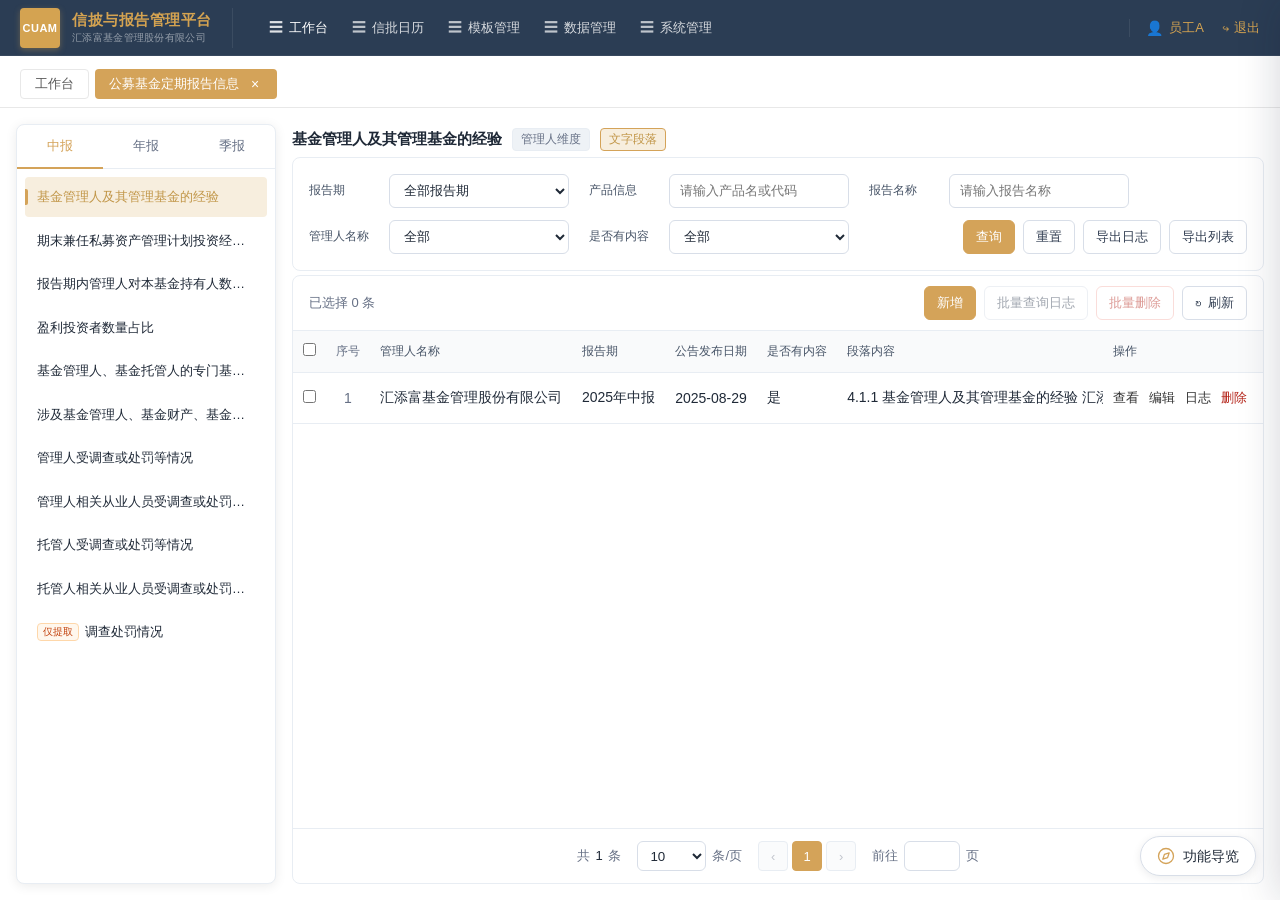
==== commit f17eb413: "Refine report info interactions and task states" ====
--- a/index.html
+++ b/index.html
@@ -25,14 +25,8 @@
       </div>
 
       <ul class="nav-menu">
-        <li class="nav-menu-item">
+        <li class="nav-menu-item active">
           <span class="menu-icon">☰</span>工作台
-        </li>
-        <li class="nav-menu-item">
-          <span class="menu-icon">☰</span>定向知识获取
-        </li>
-        <li class="nav-menu-item active">
-          <span class="menu-icon">☰</span>公募基金定期报告信息
         </li>
         <li class="nav-menu-item">
           <span class="menu-icon">☰</span>信批日历
@@ -148,6 +142,7 @@
           <div class="btn-row">
             <button class="btn primary" id="reportInfoAddBtn" type="button">新增</button>
             <button class="btn" id="reportInfoBatchLogBtn" disabled>批量查询日志</button>
+            <button class="btn danger" id="reportInfoBatchDeleteBtn" disabled>批量删除</button>
             <button class="btn btn-refresh" id="reportInfoRefreshBtn" title="刷新列表" type="button"><span class="refresh-icon">↻</span> 刷新</button>
           </div>
         </div>
--- a/css/demo-nav.css
+++ b/css/demo-nav.css
@@ -339,6 +339,38 @@
 
 .demo-panel__nav-btn.is-active .demo-panel__nav-desc {
   color: var(--biz-primary-hover, #c19648);
+}
+
+.demo-panel__mode-group {
+  display: grid;
+  grid-template-columns: 1fr 1fr;
+  gap: 6px;
+  padding: 0 0 4px 12px;
+}
+
+.demo-panel__mode-btn {
+  min-width: 0;
+  height: 28px;
+  border-radius: 6px;
+  border: 1px solid var(--biz-soft-line, #e8edf3);
+  background: #ffffff;
+  color: var(--biz-muted, #667085);
+  cursor: pointer;
+  font-size: 12px;
+  line-height: 1;
+  transition: background-color 0.15s ease, border-color 0.15s ease, color 0.15s ease;
+}
+
+.demo-panel__mode-btn:hover {
+  border-color: var(--biz-primary, #d4a359);
+  color: var(--biz-primary-hover, #c19648);
+}
+
+.demo-panel__mode-btn.is-active {
+  border-color: var(--biz-primary, #d4a359);
+  background: var(--biz-primary-weak, #f7eede);
+  color: var(--biz-primary-hover, #c19648);
+  font-weight: 600;
 }
 
 .demo-panel__nav-btn.is-active::before {
